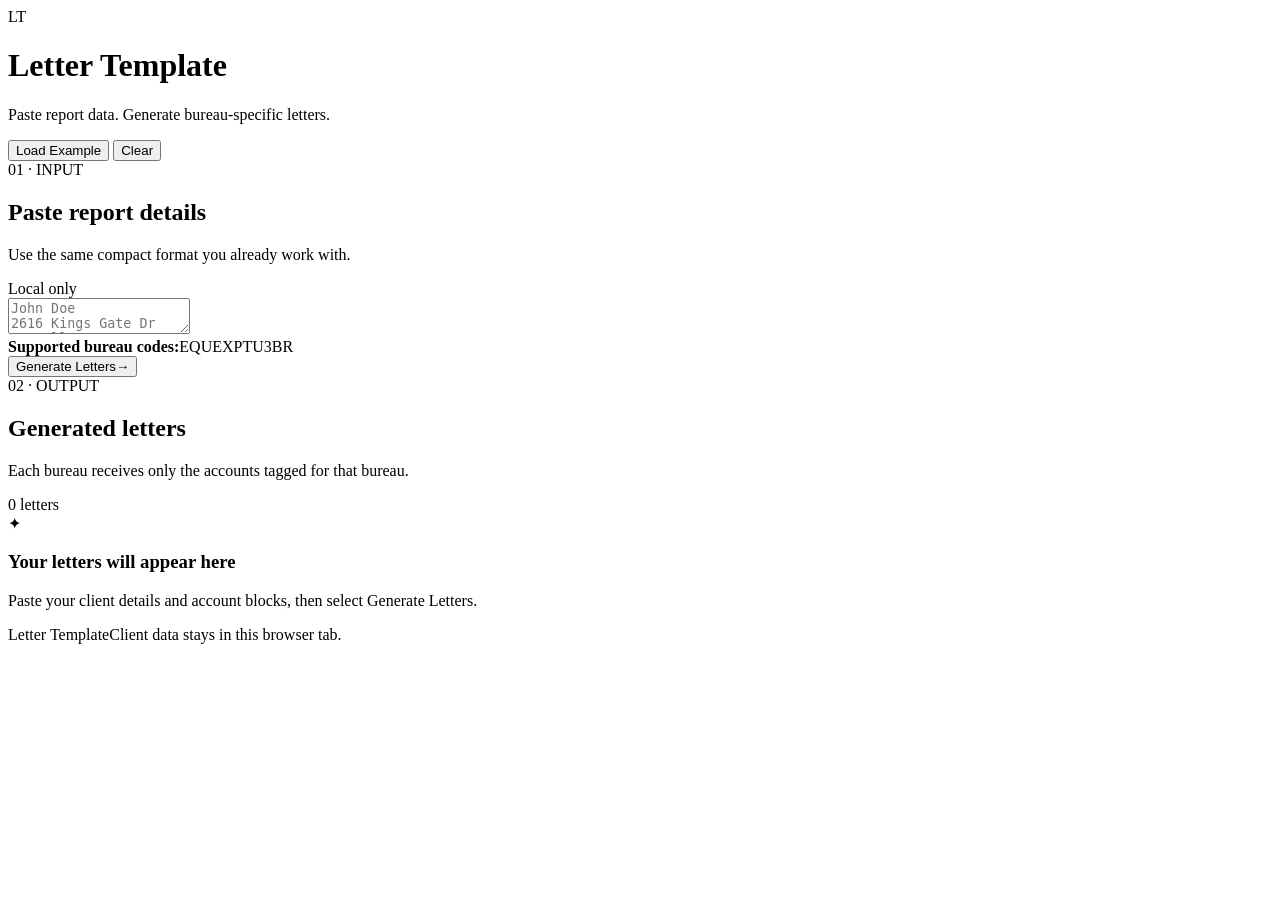
==== index.html @ 3456811e "Add new Letter Template frontend entry point" ====
<!doctype html>
<html lang="en">
<head>
  <meta charset="UTF-8" />
  <meta name="viewport" content="width=device-width, initial-scale=1.0" />
  <meta name="description" content="Local browser-based dispute letter template generator." />
  <title>Letter Template — Dispute Letter Generator</title>
  <link rel="stylesheet" href="styles.css" />
</head>
<body>
  <div class="app-shell">
    <header class="topbar">
      <div class="brand">
        <div class="brand-mark">LT</div>
        <div>
          <h1>Letter Template</h1>
          <p>Paste report data. Generate bureau-specific letters.</p>
        </div>
      </div>
      <div class="topbar-actions">
        <button class="ghost-btn" id="loadExampleBtn">Load Example</button>
        <button class="ghost-btn" id="clearBtn">Clear</button>
      </div>
    </header>
    <main class="workspace">
      <section class="input-panel panel">
        <div class="panel-heading">
          <div><span class="eyebrow">01 · INPUT</span><h2>Paste report details</h2><p>Use the same compact format you already work with.</p></div>
          <div class="privacy-pill"><span></span> Local only</div>
        </div>
        <textarea id="rawInput" spellcheck="false" placeholder="John Doe
2616 Kings Gate Dr
Carrollton TX 75006
DOB: 06/26/1968
SSN: 123-45-6789

SN BERNDINO
Xxxxxxxxxxx8439
$0
EQU - TU - CLOSED LP"></textarea>
        <div class="input-footer">
          <div class="format-help"><strong>Supported bureau codes:</strong><span class="tag equ">EQU</span><span class="tag exp">EXP</span><span class="tag tu">TU</span><span class="tag all">3BR</span></div>
          <button class="primary-btn" id="generateBtn"><span>Generate Letters</span><span class="arrow">→</span></button>
        </div>
        <div class="error-box hidden" id="errorBox"></div>
      </section>
      <section class="results-panel panel">
        <div class="panel-heading results-heading">
          <div><span class="eyebrow">02 · OUTPUT</span><h2>Generated letters</h2><p>Each bureau receives only the accounts tagged for that bureau.</p></div>
          <div class="result-count" id="resultCount">0 letters</div>
        </div>
        <div id="emptyState" class="empty-state"><div class="empty-icon">✦</div><h3>Your letters will appear here</h3><p>Paste your client details and account blocks, then select Generate Letters.</p></div>
        <div id="results" class="results hidden"></div>
      </section>
    </main>
    <footer class="footer"><span>Letter Template</span><span>Client data stays in this browser tab.</span></footer>
  </div>
  <div class="toast" id="toast"></div>
  <script src="app.js"></script>
</body>
</html>
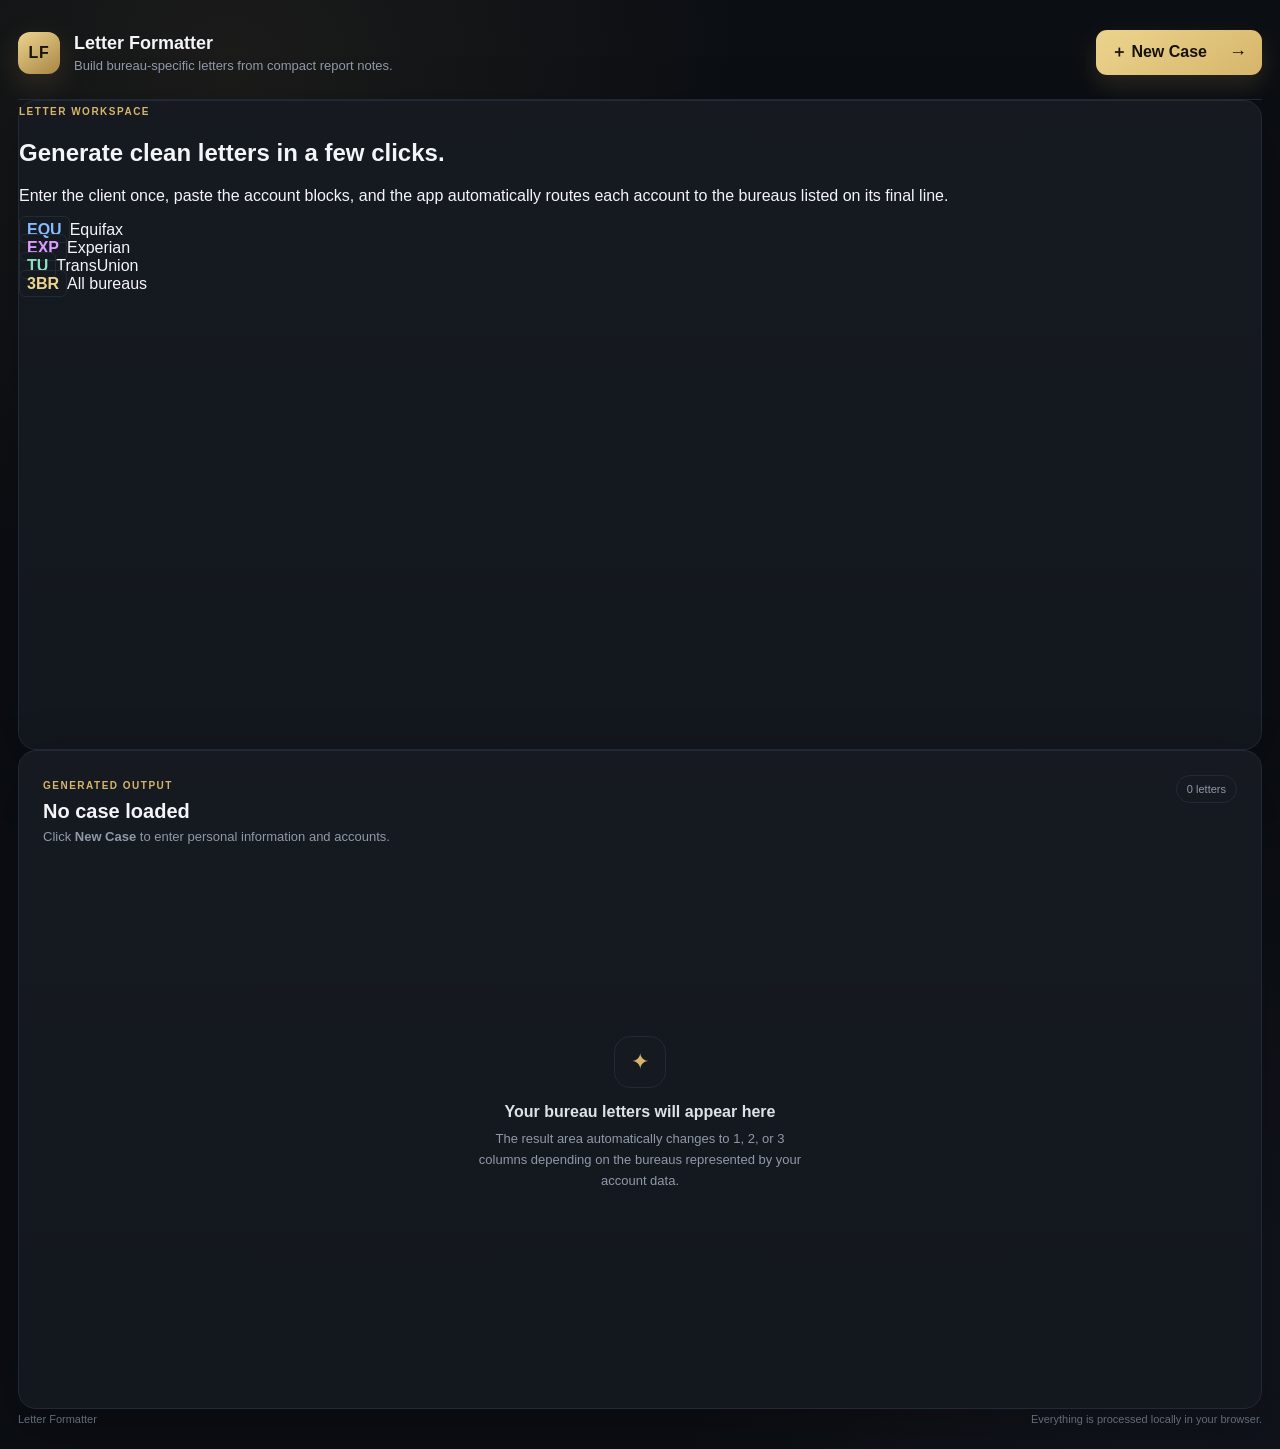
==== commit c2a171e3: "Redesign case-entry workflow and modal" ====
--- a/index.html
+++ b/index.html
@@ -3,59 +3,122 @@
 <head>
   <meta charset="UTF-8" />
   <meta name="viewport" content="width=device-width, initial-scale=1.0" />
-  <meta name="description" content="Local browser-based dispute letter template generator." />
-  <title>Letter Template — Dispute Letter Generator</title>
+  <meta name="description" content="Browser-only bureau-specific letter template generator." />
+  <title>Letter Formatter</title>
   <link rel="stylesheet" href="styles.css" />
 </head>
 <body>
   <div class="app-shell">
     <header class="topbar">
       <div class="brand">
-        <div class="brand-mark">LT</div>
+        <div class="brand-mark">LF</div>
         <div>
-          <h1>Letter Template</h1>
-          <p>Paste report data. Generate bureau-specific letters.</p>
+          <h1>Letter Formatter</h1>
+          <p>Build bureau-specific letters from compact report notes.</p>
         </div>
       </div>
-      <div class="topbar-actions">
-        <button class="ghost-btn" id="loadExampleBtn">Load Example</button>
-        <button class="ghost-btn" id="clearBtn">Clear</button>
-      </div>
+      <button class="primary-btn" id="newCaseBtn" type="button"><span>＋ New Case</span><span class="arrow">→</span></button>
     </header>
-    <main class="workspace">
-      <section class="input-panel panel">
+
+    <main>
+      <section class="hero panel">
+        <div>
+          <span class="eyebrow">LETTER WORKSPACE</span>
+          <h2>Generate clean letters in a few clicks.</h2>
+          <p>Enter the client once, paste the account blocks, and the app automatically routes each account to the bureaus listed on its final line.</p>
+        </div>
+        <div class="routing-legend">
+          <div><span class="tag equ">EQU</span><span>Equifax</span></div>
+          <div><span class="tag exp">EXP</span><span>Experian</span></div>
+          <div><span class="tag tu">TU</span><span>TransUnion</span></div>
+          <div><span class="tag all">3BR</span><span>All bureaus</span></div>
+        </div>
+      </section>
+
+      <section class="results-panel panel">
         <div class="panel-heading">
-          <div><span class="eyebrow">01 · INPUT</span><h2>Paste report details</h2><p>Use the same compact format you already work with.</p></div>
-          <div class="privacy-pill"><span></span> Local only</div>
-        </div>
-        <textarea id="rawInput" spellcheck="false" placeholder="John Doe
-2616 Kings Gate Dr
-Carrollton TX 75006
-DOB: 06/26/1968
-SSN: 123-45-6789
-
-SN BERNDINO
-Xxxxxxxxxxx8439
-$0
-EQU - TU - CLOSED LP"></textarea>
-        <div class="input-footer">
-          <div class="format-help"><strong>Supported bureau codes:</strong><span class="tag equ">EQU</span><span class="tag exp">EXP</span><span class="tag tu">TU</span><span class="tag all">3BR</span></div>
-          <button class="primary-btn" id="generateBtn"><span>Generate Letters</span><span class="arrow">→</span></button>
-        </div>
-        <div class="error-box hidden" id="errorBox"></div>
-      </section>
-      <section class="results-panel panel">
-        <div class="panel-heading results-heading">
-          <div><span class="eyebrow">02 · OUTPUT</span><h2>Generated letters</h2><p>Each bureau receives only the accounts tagged for that bureau.</p></div>
+          <div>
+            <span class="eyebrow">GENERATED OUTPUT</span>
+            <h2 id="resultsTitle">No case loaded</h2>
+            <p id="resultsSubtitle">Click <strong>New Case</strong> to enter personal information and accounts.</p>
+          </div>
           <div class="result-count" id="resultCount">0 letters</div>
         </div>
-        <div id="emptyState" class="empty-state"><div class="empty-icon">✦</div><h3>Your letters will appear here</h3><p>Paste your client details and account blocks, then select Generate Letters.</p></div>
+
+        <div id="emptyState" class="empty-state">
+          <div class="empty-icon">✦</div>
+          <h3>Your bureau letters will appear here</h3>
+          <p>The result area automatically changes to 1, 2, or 3 columns depending on the bureaus represented by your account data.</p>
+        </div>
         <div id="results" class="results hidden"></div>
       </section>
     </main>
-    <footer class="footer"><span>Letter Template</span><span>Client data stays in this browser tab.</span></footer>
+
+    <footer class="footer">
+      <span>Letter Formatter</span>
+      <span>Everything is processed locally in your browser.</span>
+    </footer>
   </div>
+
+  <div class="modal-backdrop hidden" id="caseModal" aria-hidden="true">
+    <div class="modal" role="dialog" aria-modal="true" aria-labelledby="modalTitle">
+      <div class="modal-head">
+        <div>
+          <span class="eyebrow">NEW CASE</span>
+          <h2 id="modalTitle">Create letters</h2>
+          <p>Complete the sections below, then generate bureau-specific drafts.</p>
+        </div>
+        <button class="icon-btn" id="closeModalBtn" type="button" aria-label="Close">×</button>
+      </div>
+
+      <form id="caseForm">
+        <section class="form-section">
+          <div class="section-heading"><div class="section-number">01</div><div><h3>Personal Info</h3><p>The client information printed at the top of each letter.</p></div></div>
+          <div class="field-grid">
+            <label class="field field-wide">Full Name<input id="personName" type="text" autocomplete="name" required placeholder="John Doe" /></label>
+            <label class="field">Date of Birth<input id="personDob" type="text" placeholder="06/26/1968" /></label>
+            <label class="field">SSN<input id="personSsn" type="text" inputmode="numeric" placeholder="123-45-6789" /></label>
+            <label class="field field-wide">Address<input id="personAddress" type="text" autocomplete="street-address" required placeholder="2616 Kings Gate Dr, Carrollton TX 75006" /></label>
+          </div>
+        </section>
+
+        <section class="form-section">
+          <div class="section-heading"><div class="section-number">02</div><div><h3>Letter Date</h3><p>Defaults to the current date in Washington, DC.</p></div></div>
+          <label class="field">Date
+            <input id="letterDate" type="date" required />
+            <span class="field-note" id="dcDateNote">Washington, DC</span>
+          </label>
+        </section>
+
+        <section class="form-section">
+          <div class="section-heading"><div class="section-number">03</div><div><h3>Accounts</h3><p>Paste one 4-line account block per item.</p></div></div>
+          <label class="field">Account Data
+            <textarea id="accountInput" spellcheck="false" required placeholder="TBOM CCI MC
+Xxxxxxxx6638
+$531
+EX - TU - OPEN LP
+
+THD/CBNA
+Xxxxxxxxxxxx7165
+$244
+3BR - OPEN LP"></textarea>
+          </label>
+          <div class="format-note">
+            <span>Format</span>
+            <code>Creditor</code><code>Account #</code><code>Balance</code><code>Bureaus / Status</code>
+          </div>
+        </section>
+
+        <div class="modal-error hidden" id="modalError"></div>
+        <div class="modal-actions">
+          <button class="ghost-btn" id="cancelBtn" type="button">Cancel</button>
+          <button class="primary-btn" type="submit"><span>Generate Letters</span><span class="arrow">→</span></button>
+        </div>
+      </form>
+    </div>
+  </div>
+
   <div class="toast" id="toast"></div>
   <script src="app.js"></script>
 </body>
-</html>+</html>
--- a/styles.css
+++ b/styles.css
@@ -0,0 +1 @@
+:root{--bg:#0b0e13;--panel:#11151c;--panel-2:#0e1218;--border:#232936;--text:#f3f5f8;--muted:#9099a8;--accent:#d6b56b;--accent-2:#ecd48e;--danger:#f08c8c;--success:#8dd8a0;--shadow:0 20px 60px rgba(0,0,0,.28)}*{box-sizing:border-box}html{background:var(--bg);color-scheme:dark}body{margin:0;min-height:100vh;font-family:Inter,ui-sans-serif,-apple-system,BlinkMacSystemFont,"Segoe UI",sans-serif;background:radial-gradient(circle at 18% 5%,rgba(214,181,107,.08),transparent 30%),radial-gradient(circle at 90% 90%,rgba(110,120,160,.08),transparent 28%),var(--bg);color:var(--text)}button,textarea{font:inherit}button{cursor:pointer}.hidden{display:none!important}.app-shell{width:min(1440px,calc(100% - 36px));margin:0 auto}.topbar{display:flex;justify-content:space-between;align-items:center;padding:30px 0 24px;border-bottom:1px solid var(--border)}.brand{display:flex;gap:14px;align-items:center}.brand-mark{width:42px;height:42px;border-radius:12px;display:grid;place-items:center;font-weight:800;letter-spacing:.04em;background:linear-gradient(145deg,var(--accent-2),#a98545);color:#17130b;box-shadow:0 10px 30px rgba(214,181,107,.16)}.brand h1{margin:0;font-size:18px}.brand p{margin:4px 0 0;color:var(--muted);font-size:13px}.topbar-actions{display:flex;gap:10px}.ghost-btn{background:transparent;color:#c7ced9;border:1px solid var(--border);padding:10px 14px;border-radius:10px;transition:.18s ease}.ghost-btn:hover{border-color:#3a4150;color:#fff;background:#151a22}.workspace{display:grid;grid-template-columns:minmax(0,.85fr) minmax(0,1.15fr);gap:18px;padding:20px 0 14px}.panel{background:linear-gradient(180deg,rgba(255,255,255,.018),rgba(255,255,255,.008)),var(--panel);border:1px solid var(--border);border-radius:18px;box-shadow:var(--shadow);min-height:650px}.input-panel{padding:24px;display:flex;flex-direction:column}.results-panel{padding:24px}.panel-heading{display:flex;justify-content:space-between;gap:20px;align-items:flex-start}.eyebrow{font-size:10px;letter-spacing:.15em;color:var(--accent);font-weight:800}.panel-heading h2{font-size:20px;margin:7px 0 6px}.panel-heading p{margin:0;color:var(--muted);font-size:13px}.privacy-pill{color:#aab4c3;border:1px solid var(--border);border-radius:999px;padding:7px 10px;font-size:11px;display:flex;gap:7px;align-items:center;white-space:nowrap}.privacy-pill span{width:7px;height:7px;border-radius:50%;background:var(--success)}#rawInput{width:100%;min-height:460px;resize:vertical;margin-top:20px;background:var(--panel-2);color:#e8ecf3;border:1px solid var(--border);border-radius:14px;padding:17px;line-height:1.55;font-size:13px;outline:none;font-family:"SFMono-Regular",Consolas,"Liberation Mono",monospace}#rawInput:focus{border-color:rgba(214,181,107,.65);box-shadow:0 0 0 3px rgba(214,181,107,.08)}.input-footer{margin-top:16px;display:flex;justify-content:space-between;align-items:center;gap:14px}.format-help{display:flex;gap:6px;align-items:center;flex-wrap:wrap;color:var(--muted);font-size:11px}.tag{padding:4px 7px;border-radius:6px;border:1px solid var(--border);font-weight:800}.tag.equ{color:#89b9ff}.tag.exp{color:#db9cff}.tag.tu{color:#8ce0c0}.tag.all{color:var(--accent-2)}.primary-btn{border:0;border-radius:11px;padding:12px 15px;background:linear-gradient(145deg,var(--accent-2),var(--accent));color:#16120a;font-weight:800;display:flex;gap:22px;align-items:center;box-shadow:0 10px 25px rgba(214,181,107,.16)}.primary-btn:hover{filter:brightness(1.05);transform:translateY(-1px)}.arrow{font-size:18px}.error-box{margin-top:12px;padding:10px 12px;border:1px solid rgba(240,140,140,.35);background:rgba(240,140,140,.07);color:#f0b0b0;border-radius:10px;font-size:12px}.results-heading{align-items:center}.result-count{border:1px solid var(--border);border-radius:999px;padding:7px 10px;font-size:11px;color:var(--muted)}.empty-state{min-height:540px;display:grid;place-content:center;justify-items:center;text-align:center;color:var(--muted)}.empty-icon{width:52px;height:52px;display:grid;place-items:center;border-radius:16px;border:1px solid var(--border);background:#151a21;color:var(--accent);font-size:22px;margin-bottom:15px}.empty-state h3{color:#dde2e9;margin:0 0 8px;font-size:16px}.empty-state p{margin:0;max-width:340px;line-height:1.6;font-size:13px}.results{margin-top:20px;display:grid;gap:14px}.letter-card{border:1px solid var(--border);border-radius:14px;overflow:hidden;background:#0e1217}.letter-card-head{display:flex;justify-content:space-between;gap:10px;padding:12px 14px;border-bottom:1px solid var(--border);background:#121720;align-items:center}.bureau{font-weight:800;font-size:12px}.bureau.equifax{color:#8bb9ff}.bureau.experian{color:#d79aff}.bureau.transunion{color:#8bdfbf}.card-actions{display:flex;gap:7px}.small-btn{background:transparent;border:1px solid var(--border);color:#bfc7d3;border-radius:8px;padding:6px 9px;font-size:11px}.small-btn:hover{border-color:#42495a;color:#fff}.letter-preview{padding:16px;max-height:390px;overflow:auto;white-space:pre-wrap;font-size:12px;line-height:1.65;font-family:Georgia,"Times New Roman",serif;color:#d9dde4}.meta-row{padding:10px 14px;border-top:1px solid var(--border);color:var(--muted);font-size:10px}.meta-row.compact{padding:4px 0 0;border-top:0}.meta-row strong{color:#c7ceda}.footer{display:flex;justify-content:space-between;color:#626b78;font-size:11px;padding:4px 0 24px}.toast{position:fixed;left:50%;bottom:26px;transform:translate(-50%,20px);opacity:0;pointer-events:none;background:#eef1f5;color:#101319;padding:10px 14px;border-radius:9px;font-size:12px;font-weight:700;transition:.2s ease;box-shadow:0 12px 30px rgba(0,0,0,.35)}.toast.show{opacity:1;transform:translate(-50%,0)}@media(max-width:980px){.workspace{grid-template-columns:1fr}.panel{min-height:unset}.topbar{align-items:flex-start}}@media(max-width:620px){.app-shell{width:min(100% - 22px,1440px)}.topbar{flex-direction:column;gap:14px}.topbar-actions{width:100%}.ghost-btn{flex:1}.input-footer,.footer{flex-direction:column;align-items:stretch}.primary-btn{justify-content:center}}
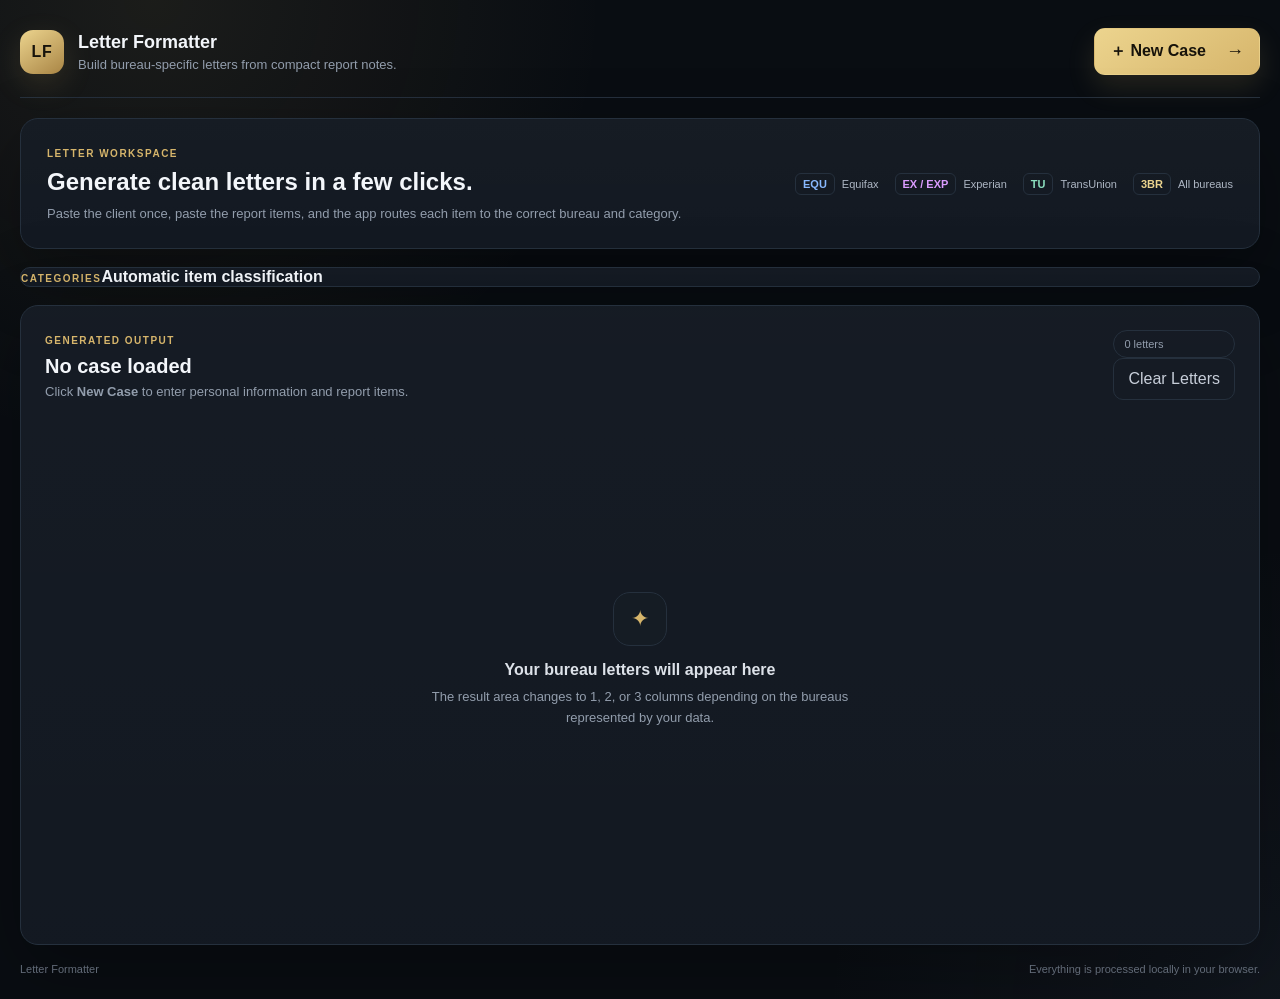
==== commit 66a32a04: "Add single-paste personal info and category UI" ====
--- a/index.html
+++ b/index.html
@@ -12,88 +12,62 @@
     <header class="topbar">
       <div class="brand">
         <div class="brand-mark">LF</div>
-        <div>
-          <h1>Letter Formatter</h1>
-          <p>Build bureau-specific letters from compact report notes.</p>
-        </div>
+        <div><h1>Letter Formatter</h1><p>Build bureau-specific letters from compact report notes.</p></div>
       </div>
       <button class="primary-btn" id="newCaseBtn" type="button"><span>＋ New Case</span><span class="arrow">→</span></button>
     </header>
 
     <main>
       <section class="hero panel">
-        <div>
-          <span class="eyebrow">LETTER WORKSPACE</span>
-          <h2>Generate clean letters in a few clicks.</h2>
-          <p>Enter the client once, paste the account blocks, and the app automatically routes each account to the bureaus listed on its final line.</p>
-        </div>
+        <div><span class="eyebrow">LETTER WORKSPACE</span><h2>Generate clean letters in a few clicks.</h2><p>Paste the client once, paste the report items, and the app routes each item to the correct bureau and category.</p></div>
         <div class="routing-legend">
           <div><span class="tag equ">EQU</span><span>Equifax</span></div>
-          <div><span class="tag exp">EXP</span><span>Experian</span></div>
+          <div><span class="tag exp">EX / EXP</span><span>Experian</span></div>
           <div><span class="tag tu">TU</span><span>TransUnion</span></div>
           <div><span class="tag all">3BR</span><span>All bureaus</span></div>
         </div>
       </section>
 
+      <section class="category-strip panel">
+        <div class="category-title"><span class="eyebrow">CATEGORIES</span><strong>Automatic item classification</strong></div>
+        <div class="category-list" id="categoryLegend"></div>
+      </section>
+
       <section class="results-panel panel">
         <div class="panel-heading">
-          <div>
-            <span class="eyebrow">GENERATED OUTPUT</span>
-            <h2 id="resultsTitle">No case loaded</h2>
-            <p id="resultsSubtitle">Click <strong>New Case</strong> to enter personal information and accounts.</p>
-          </div>
-          <div class="result-count" id="resultCount">0 letters</div>
+          <div><span class="eyebrow">GENERATED OUTPUT</span><h2 id="resultsTitle">No case loaded</h2><p id="resultsSubtitle">Click <strong>New Case</strong> to enter personal information and report items.</p></div>
+          <div class="results-actions"><div class="result-count" id="resultCount">0 letters</div><button class="ghost-btn danger-btn" id="clearLettersBtn" type="button">Clear Letters</button></div>
         </div>
-
-        <div id="emptyState" class="empty-state">
-          <div class="empty-icon">✦</div>
-          <h3>Your bureau letters will appear here</h3>
-          <p>The result area automatically changes to 1, 2, or 3 columns depending on the bureaus represented by your account data.</p>
-        </div>
+        <div id="emptyState" class="empty-state"><div class="empty-icon">✦</div><h3>Your bureau letters will appear here</h3><p>The result area changes to 1, 2, or 3 columns depending on the bureaus represented by your data.</p></div>
         <div id="results" class="results hidden"></div>
       </section>
     </main>
 
-    <footer class="footer">
-      <span>Letter Formatter</span>
-      <span>Everything is processed locally in your browser.</span>
-    </footer>
+    <footer class="footer"><span>Letter Formatter</span><span>Everything is processed locally in your browser.</span></footer>
   </div>
 
   <div class="modal-backdrop hidden" id="caseModal" aria-hidden="true">
     <div class="modal" role="dialog" aria-modal="true" aria-labelledby="modalTitle">
-      <div class="modal-head">
-        <div>
-          <span class="eyebrow">NEW CASE</span>
-          <h2 id="modalTitle">Create letters</h2>
-          <p>Complete the sections below, then generate bureau-specific drafts.</p>
-        </div>
-        <button class="icon-btn" id="closeModalBtn" type="button" aria-label="Close">×</button>
-      </div>
-
+      <div class="modal-head"><div><span class="eyebrow">NEW CASE</span><h2 id="modalTitle">Create letters</h2><p>Paste the information once. The parser handles the rest.</p></div><button class="icon-btn" id="closeModalBtn" type="button" aria-label="Close">×</button></div>
       <form id="caseForm">
         <section class="form-section">
-          <div class="section-heading"><div class="section-number">01</div><div><h3>Personal Info</h3><p>The client information printed at the top of each letter.</p></div></div>
-          <div class="field-grid">
-            <label class="field field-wide">Full Name<input id="personName" type="text" autocomplete="name" required placeholder="John Doe" /></label>
-            <label class="field">Date of Birth<input id="personDob" type="text" placeholder="06/26/1968" /></label>
-            <label class="field">SSN<input id="personSsn" type="text" inputmode="numeric" placeholder="123-45-6789" /></label>
-            <label class="field field-wide">Address<input id="personAddress" type="text" autocomplete="street-address" required placeholder="2616 Kings Gate Dr, Carrollton TX 75006" /></label>
-          </div>
+          <div class="section-heading"><div class="section-number">01</div><div><h3>Personal Info</h3><p>Paste the complete client information in one block.</p></div></div>
+          <label class="field">Personal Information<textarea id="personalInput" class="personal-input" spellcheck="false" required placeholder="John Doe
+2616 Kings Gate Dr
+Carrollton TX 75006
+DOB: 06/26/1968
+SSN: 123-45-6789"></textarea></label>
+          <div class="format-note"><span>Parser recognizes</span><code>Name</code><code>Address</code><code>DOB:</code><code>SSN:</code></div>
         </section>
 
         <section class="form-section">
           <div class="section-heading"><div class="section-number">02</div><div><h3>Letter Date</h3><p>Defaults to the current date in Washington, DC.</p></div></div>
-          <label class="field">Date
-            <input id="letterDate" type="date" required />
-            <span class="field-note" id="dcDateNote">Washington, DC</span>
-          </label>
+          <label class="field">Date<input id="letterDate" type="date" required /><span class="field-note" id="dcDateNote">Washington, DC</span></label>
         </section>
 
         <section class="form-section">
-          <div class="section-heading"><div class="section-number">03</div><div><h3>Accounts</h3><p>Paste one 4-line account block per item.</p></div></div>
-          <label class="field">Account Data
-            <textarea id="accountInput" spellcheck="false" required placeholder="TBOM CCI MC
+          <div class="section-heading"><div class="section-number">03</div><div><h3>Negative Items</h3><p>Paste one 4-line item block per account, inquiry, or other report item.</p></div></div>
+          <label class="field">Report Data<textarea id="accountInput" spellcheck="false" required placeholder="TBOM CCI MC
 Xxxxxxxx6638
 $531
 EX - TU - OPEN LP
@@ -101,24 +75,29 @@
 THD/CBNA
 Xxxxxxxxxxxx7165
 $244
-3BR - OPEN LP"></textarea>
-          </label>
-          <div class="format-note">
-            <span>Format</span>
-            <code>Creditor</code><code>Account #</code><code>Balance</code><code>Bureaus / Status</code>
-          </div>
+3BR - LATE PAYMENT
+
+CAPITAL ONE
+Xxxxxxxx3748
+$0
+3BR - INCLUDED IN BANKRUPTCY - CHAPTER 7 - DISCHARGED"></textarea></label>
+          <div class="format-note"><span>Format</span><code>Creditor</code><code>Account #</code><code>Balance</code><code>Bureaus / Category / Details</code></div>
         </section>
 
         <div class="modal-error hidden" id="modalError"></div>
-        <div class="modal-actions">
-          <button class="ghost-btn" id="cancelBtn" type="button">Cancel</button>
-          <button class="primary-btn" type="submit"><span>Generate Letters</span><span class="arrow">→</span></button>
-        </div>
+        <div class="modal-actions"><button class="ghost-btn" id="cancelBtn" type="button">Cancel</button><button class="primary-btn" type="submit"><span>Generate Letters</span><span class="arrow">→</span></button></div>
       </form>
     </div>
   </div>
 
   <div class="toast" id="toast"></div>
+  <script src="templates/base.js"></script>
+  <script src="templates/categories.js"></script>
+  <script src="templates/open-closed-late.js"></script>
+  <script src="templates/charge-off-collection-repossession.js"></script>
+  <script src="templates/bankruptcy.js"></script>
+  <script src="templates/hard-inquiry.js"></script>
+  <script src="templates/personal-information.js"></script>
   <script src="app.js"></script>
 </body>
 </html>
--- a/styles.css
+++ b/styles.css
@@ -1 +1 @@
-:root{--bg:#0b0e13;--panel:#11151c;--panel-2:#0e1218;--border:#232936;--text:#f3f5f8;--muted:#9099a8;--accent:#d6b56b;--accent-2:#ecd48e;--danger:#f08c8c;--success:#8dd8a0;--shadow:0 20px 60px rgba(0,0,0,.28)}*{box-sizing:border-box}html{background:var(--bg);color-scheme:dark}body{margin:0;min-height:100vh;font-family:Inter,ui-sans-serif,-apple-system,BlinkMacSystemFont,"Segoe UI",sans-serif;background:radial-gradient(circle at 18% 5%,rgba(214,181,107,.08),transparent 30%),radial-gradient(circle at 90% 90%,rgba(110,120,160,.08),transparent 28%),var(--bg);color:var(--text)}button,textarea{font:inherit}button{cursor:pointer}.hidden{display:none!important}.app-shell{width:min(1440px,calc(100% - 36px));margin:0 auto}.topbar{display:flex;justify-content:space-between;align-items:center;padding:30px 0 24px;border-bottom:1px solid var(--border)}.brand{display:flex;gap:14px;align-items:center}.brand-mark{width:42px;height:42px;border-radius:12px;display:grid;place-items:center;font-weight:800;letter-spacing:.04em;background:linear-gradient(145deg,var(--accent-2),#a98545);color:#17130b;box-shadow:0 10px 30px rgba(214,181,107,.16)}.brand h1{margin:0;font-size:18px}.brand p{margin:4px 0 0;color:var(--muted);font-size:13px}.topbar-actions{display:flex;gap:10px}.ghost-btn{background:transparent;color:#c7ced9;border:1px solid var(--border);padding:10px 14px;border-radius:10px;transition:.18s ease}.ghost-btn:hover{border-color:#3a4150;color:#fff;background:#151a22}.workspace{display:grid;grid-template-columns:minmax(0,.85fr) minmax(0,1.15fr);gap:18px;padding:20px 0 14px}.panel{background:linear-gradient(180deg,rgba(255,255,255,.018),rgba(255,255,255,.008)),var(--panel);border:1px solid var(--border);border-radius:18px;box-shadow:var(--shadow);min-height:650px}.input-panel{padding:24px;display:flex;flex-direction:column}.results-panel{padding:24px}.panel-heading{display:flex;justify-content:space-between;gap:20px;align-items:flex-start}.eyebrow{font-size:10px;letter-spacing:.15em;color:var(--accent);font-weight:800}.panel-heading h2{font-size:20px;margin:7px 0 6px}.panel-heading p{margin:0;color:var(--muted);font-size:13px}.privacy-pill{color:#aab4c3;border:1px solid var(--border);border-radius:999px;padding:7px 10px;font-size:11px;display:flex;gap:7px;align-items:center;white-space:nowrap}.privacy-pill span{width:7px;height:7px;border-radius:50%;background:var(--success)}#rawInput{width:100%;min-height:460px;resize:vertical;margin-top:20px;background:var(--panel-2);color:#e8ecf3;border:1px solid var(--border);border-radius:14px;padding:17px;line-height:1.55;font-size:13px;outline:none;font-family:"SFMono-Regular",Consolas,"Liberation Mono",monospace}#rawInput:focus{border-color:rgba(214,181,107,.65);box-shadow:0 0 0 3px rgba(214,181,107,.08)}.input-footer{margin-top:16px;display:flex;justify-content:space-between;align-items:center;gap:14px}.format-help{display:flex;gap:6px;align-items:center;flex-wrap:wrap;color:var(--muted);font-size:11px}.tag{padding:4px 7px;border-radius:6px;border:1px solid var(--border);font-weight:800}.tag.equ{color:#89b9ff}.tag.exp{color:#db9cff}.tag.tu{color:#8ce0c0}.tag.all{color:var(--accent-2)}.primary-btn{border:0;border-radius:11px;padding:12px 15px;background:linear-gradient(145deg,var(--accent-2),var(--accent));color:#16120a;font-weight:800;display:flex;gap:22px;align-items:center;box-shadow:0 10px 25px rgba(214,181,107,.16)}.primary-btn:hover{filter:brightness(1.05);transform:translateY(-1px)}.arrow{font-size:18px}.error-box{margin-top:12px;padding:10px 12px;border:1px solid rgba(240,140,140,.35);background:rgba(240,140,140,.07);color:#f0b0b0;border-radius:10px;font-size:12px}.results-heading{align-items:center}.result-count{border:1px solid var(--border);border-radius:999px;padding:7px 10px;font-size:11px;color:var(--muted)}.empty-state{min-height:540px;display:grid;place-content:center;justify-items:center;text-align:center;color:var(--muted)}.empty-icon{width:52px;height:52px;display:grid;place-items:center;border-radius:16px;border:1px solid var(--border);background:#151a21;color:var(--accent);font-size:22px;margin-bottom:15px}.empty-state h3{color:#dde2e9;margin:0 0 8px;font-size:16px}.empty-state p{margin:0;max-width:340px;line-height:1.6;font-size:13px}.results{margin-top:20px;display:grid;gap:14px}.letter-card{border:1px solid var(--border);border-radius:14px;overflow:hidden;background:#0e1217}.letter-card-head{display:flex;justify-content:space-between;gap:10px;padding:12px 14px;border-bottom:1px solid var(--border);background:#121720;align-items:center}.bureau{font-weight:800;font-size:12px}.bureau.equifax{color:#8bb9ff}.bureau.experian{color:#d79aff}.bureau.transunion{color:#8bdfbf}.card-actions{display:flex;gap:7px}.small-btn{background:transparent;border:1px solid var(--border);color:#bfc7d3;border-radius:8px;padding:6px 9px;font-size:11px}.small-btn:hover{border-color:#42495a;color:#fff}.letter-preview{padding:16px;max-height:390px;overflow:auto;white-space:pre-wrap;font-size:12px;line-height:1.65;font-family:Georgia,"Times New Roman",serif;color:#d9dde4}.meta-row{padding:10px 14px;border-top:1px solid var(--border);color:var(--muted);font-size:10px}.meta-row.compact{padding:4px 0 0;border-top:0}.meta-row strong{color:#c7ceda}.footer{display:flex;justify-content:space-between;color:#626b78;font-size:11px;padding:4px 0 24px}.toast{position:fixed;left:50%;bottom:26px;transform:translate(-50%,20px);opacity:0;pointer-events:none;background:#eef1f5;color:#101319;padding:10px 14px;border-radius:9px;font-size:12px;font-weight:700;transition:.2s ease;box-shadow:0 12px 30px rgba(0,0,0,.35)}.toast.show{opacity:1;transform:translate(-50%,0)}@media(max-width:980px){.workspace{grid-template-columns:1fr}.panel{min-height:unset}.topbar{align-items:flex-start}}@media(max-width:620px){.app-shell{width:min(100% - 22px,1440px)}.topbar{flex-direction:column;gap:14px}.topbar-actions{width:100%}.ghost-btn{flex:1}.input-footer,.footer{flex-direction:column;align-items:stretch}.primary-btn{justify-content:center}}
+:root{--bg:#090d12;--panel:#111720;--panel-2:#0d131b;--border:#25303d;--text:#f3f6fa;--muted:#929dac;--accent:#d6b56b;--accent-2:#ecd48e;--danger:#ef9696;--success:#8dd8a0;--shadow:0 24px 70px rgba(0,0,0,.28)}*{box-sizing:border-box}html{background:var(--bg);color-scheme:dark}body{margin:0;min-height:100vh;font-family:Inter,ui-sans-serif,-apple-system,BlinkMacSystemFont,"Segoe UI",sans-serif;background:radial-gradient(circle at 12% 0%,rgba(214,181,107,.09),transparent 30%),radial-gradient(circle at 100% 100%,rgba(93,108,138,.09),transparent 28%),var(--bg);color:var(--text)}button,input,textarea{font:inherit}button{cursor:pointer}.hidden{display:none!important}.app-shell{width:min(1500px,calc(100% - 40px));margin:0 auto}.topbar{display:flex;justify-content:space-between;align-items:center;padding:28px 0 22px;border-bottom:1px solid var(--border)}.brand{display:flex;gap:14px;align-items:center}.brand-mark{width:44px;height:44px;border-radius:13px;display:grid;place-items:center;font-weight:850;letter-spacing:.04em;background:linear-gradient(145deg,var(--accent-2),#a98545);color:#17130b;box-shadow:0 10px 30px rgba(214,181,107,.15)}.brand h1{margin:0;font-size:18px}.brand p{margin:4px 0 0;color:var(--muted);font-size:13px}.primary-btn,.ghost-btn,.icon-btn,.small-btn{border:1px solid transparent;transition:.18s ease}.primary-btn{border-radius:11px;padding:12px 15px;background:linear-gradient(145deg,var(--accent-2),var(--accent));color:#16120a;font-weight:850;display:flex;gap:20px;align-items:center;box-shadow:0 12px 28px rgba(214,181,107,.14)}.primary-btn:hover{filter:brightness(1.05);transform:translateY(-1px)}.ghost-btn{background:transparent;color:#c7ced9;border-color:var(--border);padding:11px 14px;border-radius:10px}.ghost-btn:hover{border-color:#3a4655;color:#fff;background:#151c25}.arrow{font-size:18px}.panel{background:linear-gradient(180deg,rgba(255,255,255,.018),rgba(255,255,255,.008)),var(--panel);border:1px solid var(--border);border-radius:18px;box-shadow:var(--shadow)}main{padding:20px 0 14px;display:grid;gap:18px}.hero{padding:24px 26px;display:flex;justify-content:space-between;align-items:center;gap:30px}.hero h2{margin:7px 0 7px;font-size:24px}.hero p{margin:0;color:var(--muted);font-size:13px;line-height:1.65;max-width:680px}.eyebrow{font-size:10px;letter-spacing:.15em;color:var(--accent);font-weight:850}.routing-legend{display:grid;grid-template-columns:repeat(4,auto);gap:12px 16px;flex-shrink:0}.routing-legend>div{display:flex;gap:7px;align-items:center;color:#aeb7c4;font-size:11px}.tag{padding:4px 7px;border-radius:6px;border:1px solid var(--border);font-weight:850}.tag.equ{color:#89b9ff}.tag.exp{color:#db9cff}.tag.tu{color:#8ce0c0}.tag.all{color:var(--accent-2)}.results-panel{padding:24px;min-height:640px}.panel-heading{display:flex;justify-content:space-between;gap:20px;align-items:flex-start}.panel-heading h2{font-size:20px;margin:7px 0 6px}.panel-heading p{margin:0;color:var(--muted);font-size:13px}.result-count{border:1px solid var(--border);border-radius:999px;padding:7px 10px;font-size:11px;color:var(--muted)}.empty-state{min-height:520px;display:grid;place-content:center;justify-items:center;text-align:center;color:var(--muted)}.empty-icon{width:54px;height:54px;display:grid;place-items:center;border-radius:17px;border:1px solid var(--border);background:#151c24;color:var(--accent);font-size:22px;margin-bottom:15px}.empty-state h3{color:#dde2e9;margin:0 0 8px;font-size:16px}.empty-state p{margin:0;max-width:430px;line-height:1.6;font-size:13px}.results{margin-top:20px;display:grid;grid-template-columns:repeat(var(--columns,1),minmax(0,1fr));gap:14px;align-items:start}.letter-card{border:1px solid var(--border);border-radius:14px;overflow:hidden;background:#0e1319;min-width:0}.letter-card-head{display:flex;justify-content:space-between;gap:10px;padding:13px 14px;border-bottom:1px solid var(--border);background:#121922;align-items:center}.bureau{font-weight:850;font-size:13px}.bureau.equifax{color:#8bb9ff}.bureau.experian{color:#d79aff}.bureau.transunion{color:#8bdfbf}.meta-row{padding:10px 14px;border-top:1px solid var(--border);color:var(--muted);font-size:10px;line-height:1.55}.meta-row.compact{padding:5px 0 0;border-top:0}.meta-row strong{color:#c7ceda}.card-actions{display:flex;gap:7px}.small-btn{background:transparent;border-color:var(--border);color:#bfc7d3;border-radius:8px;padding:6px 9px;font-size:11px}.small-btn:hover{border-color:#424e5f;color:#fff}.letter-preview{padding:16px;max-height:620px;overflow:auto;white-space:pre-wrap;font-size:12px;line-height:1.7;font-family:Georgia,"Times New Roman",serif;color:#d9dde4}.footer{display:flex;justify-content:space-between;color:#626b78;font-size:11px;padding:4px 0 24px}.toast{position:fixed;left:50%;bottom:26px;transform:translate(-50%,20px);opacity:0;pointer-events:none;background:#eef1f5;color:#101319;padding:10px 14px;border-radius:9px;font-size:12px;font-weight:750;transition:.2s ease;box-shadow:0 12px 30px rgba(0,0,0,.35)}.toast.show{opacity:1;transform:translate(-50%,0)}.modal-backdrop{position:fixed;inset:0;display:grid;place-items:center;padding:25px;background:rgba(4,7,11,.78);backdrop-filter:blur(7px);z-index:20}.modal{width:min(820px,100%);max-height:92vh;overflow:auto;background:#10161e;border:1px solid #2b3745;border-radius:20px;box-shadow:0 40px 100px rgba(0,0,0,.55)}.modal-head{display:flex;justify-content:space-between;gap:15px;padding:23px 24px 18px;border-bottom:1px solid var(--border);position:sticky;top:0;background:#10161e;z-index:2}.modal-head h2{margin:7px 0 6px;font-size:22px}.modal-head p{margin:0;color:var(--muted);font-size:12px}.icon-btn{width:36px;height:36px;border-radius:10px;background:#151d27;border-color:var(--border);color:#c7ced8;font-size:24px;line-height:1}.icon-btn:hover{color:#fff;border-color:#435063}.form-section{padding:22px 24px;border-bottom:1px solid var(--border)}.section-heading{display:flex;gap:12px;margin-bottom:17px}.section-number{width:30px;height:30px;border-radius:9px;display:grid;place-items:center;background:#171f29;color:var(--accent);border:1px solid var(--border);font-size:10px;font-weight:850;flex-shrink:0}.section-heading h3{margin:1px 0 4px;font-size:14px}.section-heading p{margin:0;color:var(--muted);font-size:11px}.field-grid{display:grid;grid-template-columns:repeat(2,minmax(0,1fr));gap:14px}.field{display:grid;gap:7px;color:#b6bfca;font-size:11px;font-weight:750}.field-wide{grid-column:1/-1}.field input,.field textarea{width:100%;border:1px solid var(--border);background:var(--panel-2);border-radius:11px;color:#edf1f5;padding:11px 12px;outline:none}.field input:focus,.field textarea:focus{border-color:rgba(214,181,107,.65);box-shadow:0 0 0 3px rgba(214,181,107,.08)}.field textarea{min-height:220px;resize:vertical;line-height:1.55;font-size:12px;font-family:"SFMono-Regular",Consolas,"Liberation Mono",monospace}.field input{font-size:13px}.field-note{color:#667180;font-weight:500;font-size:10px;margin-top:-2px}.format-note{margin-top:10px;display:flex;align-items:center;gap:6px;flex-wrap:wrap;color:#707b89;font-size:10px}.format-note code{padding:4px 6px;border:1px solid var(--border);border-radius:6px;color:#aeb7c3;background:#111821}.modal-error{margin:16px 24px 0;padding:11px 12px;border:1px solid rgba(239,150,150,.35);background:rgba(239,150,150,.07);color:#f0b0b0;border-radius:10px;font-size:12px}.modal-actions{display:flex;justify-content:flex-end;gap:10px;padding:18px 24px}.modal-actions .primary-btn{min-width:165px;justify-content:center}@media(max-width:1000px){.hero{align-items:flex-start;flex-direction:column}.routing-legend{width:100%;grid-template-columns:repeat(4,minmax(0,1fr))}.results{grid-template-columns:1fr!important}}@media(max-width:650px){.app-shell{width:min(100% - 22px,1500px)}.topbar{align-items:flex-start;gap:15px}.topbar .primary-btn{width:100%;justify-content:center}.routing-legend{grid-template-columns:repeat(2,1fr)}.field-grid{grid-template-columns:1fr}.field-wide{grid-column:auto}.modal{max-height:96vh}.modal-head,.form-section,.modal-actions{padding-left:17px;padding-right:17px}.modal-actions{flex-direction:column-reverse}.modal-actions button{width:100%;justify-content:center}.results-panel{padding:18px}.results{margin-top:16px}.letter-preview{max-height:500px}.footer{flex-direction:column;gap:5px}}
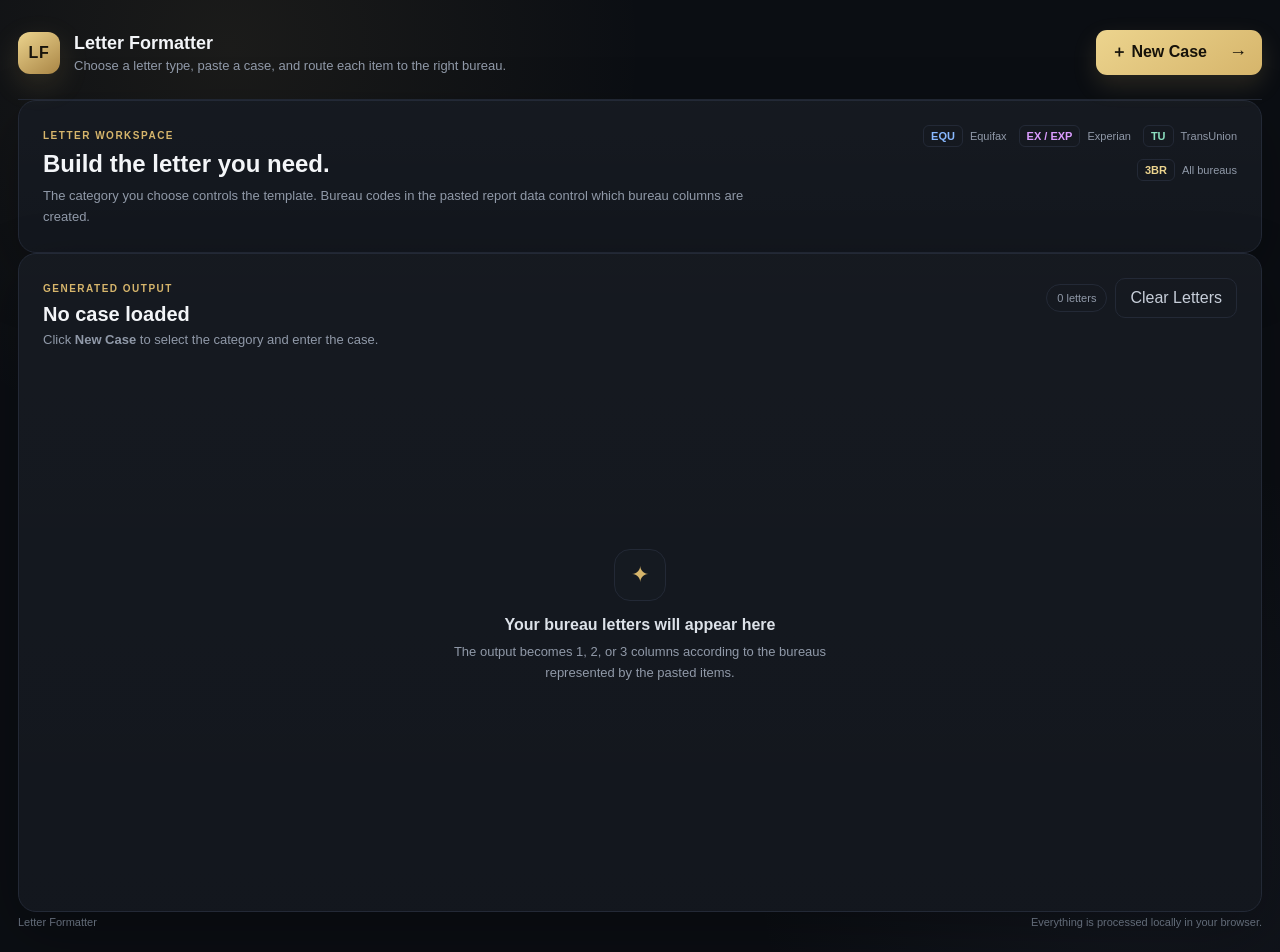
==== commit ee93c9a8: "Make letter category an explicit case input" ====
--- a/index.html
+++ b/index.html
@@ -10,64 +10,41 @@
 <body>
   <div class="app-shell">
     <header class="topbar">
-      <div class="brand">
-        <div class="brand-mark">LF</div>
-        <div><h1>Letter Formatter</h1><p>Build bureau-specific letters from compact report notes.</p></div>
-      </div>
+      <div class="brand"><div class="brand-mark">LF</div><div><h1>Letter Formatter</h1><p>Choose a letter type, paste a case, and route each item to the right bureau.</p></div></div>
       <button class="primary-btn" id="newCaseBtn" type="button"><span>＋ New Case</span><span class="arrow">→</span></button>
     </header>
-
     <main>
       <section class="hero panel">
-        <div><span class="eyebrow">LETTER WORKSPACE</span><h2>Generate clean letters in a few clicks.</h2><p>Paste the client once, paste the report items, and the app routes each item to the correct bureau and category.</p></div>
-        <div class="routing-legend">
-          <div><span class="tag equ">EQU</span><span>Equifax</span></div>
-          <div><span class="tag exp">EX / EXP</span><span>Experian</span></div>
-          <div><span class="tag tu">TU</span><span>TransUnion</span></div>
-          <div><span class="tag all">3BR</span><span>All bureaus</span></div>
-        </div>
+        <div><span class="eyebrow">LETTER WORKSPACE</span><h2>Build the letter you need.</h2><p>The category you choose controls the template. Bureau codes in the pasted report data control which bureau columns are created.</p></div>
+        <div class="routing-legend"><div><span class="tag equ">EQU</span><span>Equifax</span></div><div><span class="tag exp">EX / EXP</span><span>Experian</span></div><div><span class="tag tu">TU</span><span>TransUnion</span></div><div><span class="tag all">3BR</span><span>All bureaus</span></div></div>
       </section>
-
-      <section class="category-strip panel">
-        <div class="category-title"><span class="eyebrow">CATEGORIES</span><strong>Automatic item classification</strong></div>
-        <div class="category-list" id="categoryLegend"></div>
-      </section>
-
       <section class="results-panel panel">
-        <div class="panel-heading">
-          <div><span class="eyebrow">GENERATED OUTPUT</span><h2 id="resultsTitle">No case loaded</h2><p id="resultsSubtitle">Click <strong>New Case</strong> to enter personal information and report items.</p></div>
-          <div class="results-actions"><div class="result-count" id="resultCount">0 letters</div><button class="ghost-btn danger-btn" id="clearLettersBtn" type="button">Clear Letters</button></div>
-        </div>
-        <div id="emptyState" class="empty-state"><div class="empty-icon">✦</div><h3>Your bureau letters will appear here</h3><p>The result area changes to 1, 2, or 3 columns depending on the bureaus represented by your data.</p></div>
+        <div class="panel-heading"><div><span class="eyebrow">GENERATED OUTPUT</span><h2 id="resultsTitle">No case loaded</h2><p id="resultsSubtitle">Click <strong>New Case</strong> to select the category and enter the case.</p></div><div class="results-actions"><div class="result-count" id="resultCount">0 letters</div><button class="ghost-btn danger-btn" id="clearLettersBtn" type="button">Clear Letters</button></div></div>
+        <div id="emptyState" class="empty-state"><div class="empty-icon">✦</div><h3>Your bureau letters will appear here</h3><p>The output becomes 1, 2, or 3 columns according to the bureaus represented by the pasted items.</p></div>
         <div id="results" class="results hidden"></div>
       </section>
     </main>
-
     <footer class="footer"><span>Letter Formatter</span><span>Everything is processed locally in your browser.</span></footer>
   </div>
-
   <div class="modal-backdrop hidden" id="caseModal" aria-hidden="true">
     <div class="modal" role="dialog" aria-modal="true" aria-labelledby="modalTitle">
-      <div class="modal-head"><div><span class="eyebrow">NEW CASE</span><h2 id="modalTitle">Create letters</h2><p>Paste the information once. The parser handles the rest.</p></div><button class="icon-btn" id="closeModalBtn" type="button" aria-label="Close">×</button></div>
+      <div class="modal-head"><div><span class="eyebrow">NEW CASE</span><h2 id="modalTitle">Create letters</h2><p>Choose the template category, then paste the case data.</p></div><button class="icon-btn" id="closeModalBtn" type="button" aria-label="Close">×</button></div>
       <form id="caseForm">
-        <section class="form-section">
-          <div class="section-heading"><div class="section-number">01</div><div><h3>Personal Info</h3><p>Paste the complete client information in one block.</p></div></div>
+        <section class="form-section"><div class="section-heading"><div class="section-number">01</div><div><h3>Letter Category</h3><p>Select exactly which letter template to use.</p></div></div>
+          <label class="field">Category<select id="letterCategory" required><option value="">Select a letter category…</option><option value="LATE_PAYMENT">Late Payment (for Deletion)</option><option value="DISMISSED_BANKRUPTCY">Dismissed Bankruptcy</option><option value="DISCHARGED_BANKRUPTCY">Discharged Bankruptcy</option><option value="CHAPTER_7_BANKRUPTCY">Chapter 7 Bankruptcy</option><option value="CHAPTER_13_BANKRUPTCY">Chapter 13 Bankruptcy</option><option value="HARD_INQUIRY">Hard Inquiries</option><option value="PERSONAL_INFORMATION">Personal Information</option></select><span class="field-note" id="categoryNote">The selected category controls the letter wording.</span></label>
+        </section>
+        <section class="form-section"><div class="section-heading"><div class="section-number">02</div><div><h3>Personal Info</h3><p>Paste the complete client information once.</p></div></div>
           <label class="field">Personal Information<textarea id="personalInput" class="personal-input" spellcheck="false" required placeholder="John Doe
 2616 Kings Gate Dr
 Carrollton TX 75006
 DOB: 06/26/1968
 SSN: 123-45-6789"></textarea></label>
-          <div class="format-note"><span>Parser recognizes</span><code>Name</code><code>Address</code><code>DOB:</code><code>SSN:</code></div>
         </section>
-
-        <section class="form-section">
-          <div class="section-heading"><div class="section-number">02</div><div><h3>Letter Date</h3><p>Defaults to the current date in Washington, DC.</p></div></div>
+        <section class="form-section"><div class="section-heading"><div class="section-number">03</div><div><h3>Letter Date</h3><p>Defaults to the current date in Washington, DC.</p></div></div>
           <label class="field">Date<input id="letterDate" type="date" required /><span class="field-note" id="dcDateNote">Washington, DC</span></label>
         </section>
-
-        <section class="form-section">
-          <div class="section-heading"><div class="section-number">03</div><div><h3>Negative Items</h3><p>Paste one 4-line item block per account, inquiry, or other report item.</p></div></div>
-          <label class="field">Report Data<textarea id="accountInput" spellcheck="false" required placeholder="TBOM CCI MC
+        <section class="form-section"><div class="section-heading"><div class="section-number">04</div><div><h3>Report Data</h3><p>Paste one 4-line item block per account or report item.</p></div></div>
+          <label class="field">Accounts / Items<textarea id="accountInput" spellcheck="false" required placeholder="TBOM CCI MC
 Xxxxxxxx6638
 $531
 EX - TU - OPEN LP
@@ -75,29 +52,15 @@
 THD/CBNA
 Xxxxxxxxxxxx7165
 $244
-3BR - LATE PAYMENT
-
-CAPITAL ONE
-Xxxxxxxx3748
-$0
-3BR - INCLUDED IN BANKRUPTCY - CHAPTER 7 - DISCHARGED"></textarea></label>
-          <div class="format-note"><span>Format</span><code>Creditor</code><code>Account #</code><code>Balance</code><code>Bureaus / Category / Details</code></div>
+3BR - OPEN LP"></textarea></label>
+          <div class="format-note"><span>Format</span><code>Item</code><code>Account #</code><code>Balance / Date</code><code>Bureaus / Details</code></div>
         </section>
-
         <div class="modal-error hidden" id="modalError"></div>
         <div class="modal-actions"><button class="ghost-btn" id="cancelBtn" type="button">Cancel</button><button class="primary-btn" type="submit"><span>Generate Letters</span><span class="arrow">→</span></button></div>
       </form>
     </div>
   </div>
-
   <div class="toast" id="toast"></div>
-  <script src="templates/base.js"></script>
-  <script src="templates/categories.js"></script>
-  <script src="templates/open-closed-late.js"></script>
-  <script src="templates/charge-off-collection-repossession.js"></script>
-  <script src="templates/bankruptcy.js"></script>
-  <script src="templates/hard-inquiry.js"></script>
-  <script src="templates/personal-information.js"></script>
-  <script src="app.js"></script>
+  <script src="templates/base.js"></script><script src="templates/categories.js"></script><script src="templates/late-payment.js"></script><script src="templates/dismissed-bankruptcy.js"></script><script src="templates/discharged-bankruptcy.js"></script><script src="templates/chapter-7-bankruptcy.js"></script><script src="templates/chapter-13-bankruptcy.js"></script><script src="templates/hard-inquiry.js"></script><script src="templates/personal-information.js"></script><script src="app.js"></script>
 </body>
 </html>
--- a/styles.css
+++ b/styles.css
@@ -1 +1 @@
-:root{--bg:#090d12;--panel:#111720;--panel-2:#0d131b;--border:#25303d;--text:#f3f6fa;--muted:#929dac;--accent:#d6b56b;--accent-2:#ecd48e;--danger:#ef9696;--success:#8dd8a0;--shadow:0 24px 70px rgba(0,0,0,.28)}*{box-sizing:border-box}html{background:var(--bg);color-scheme:dark}body{margin:0;min-height:100vh;font-family:Inter,ui-sans-serif,-apple-system,BlinkMacSystemFont,"Segoe UI",sans-serif;background:radial-gradient(circle at 12% 0%,rgba(214,181,107,.09),transparent 30%),radial-gradient(circle at 100% 100%,rgba(93,108,138,.09),transparent 28%),var(--bg);color:var(--text)}button,input,textarea{font:inherit}button{cursor:pointer}.hidden{display:none!important}.app-shell{width:min(1500px,calc(100% - 40px));margin:0 auto}.topbar{display:flex;justify-content:space-between;align-items:center;padding:28px 0 22px;border-bottom:1px solid var(--border)}.brand{display:flex;gap:14px;align-items:center}.brand-mark{width:44px;height:44px;border-radius:13px;display:grid;place-items:center;font-weight:850;letter-spacing:.04em;background:linear-gradient(145deg,var(--accent-2),#a98545);color:#17130b;box-shadow:0 10px 30px rgba(214,181,107,.15)}.brand h1{margin:0;font-size:18px}.brand p{margin:4px 0 0;color:var(--muted);font-size:13px}.primary-btn,.ghost-btn,.icon-btn,.small-btn{border:1px solid transparent;transition:.18s ease}.primary-btn{border-radius:11px;padding:12px 15px;background:linear-gradient(145deg,var(--accent-2),var(--accent));color:#16120a;font-weight:850;display:flex;gap:20px;align-items:center;box-shadow:0 12px 28px rgba(214,181,107,.14)}.primary-btn:hover{filter:brightness(1.05);transform:translateY(-1px)}.ghost-btn{background:transparent;color:#c7ced9;border-color:var(--border);padding:11px 14px;border-radius:10px}.ghost-btn:hover{border-color:#3a4655;color:#fff;background:#151c25}.arrow{font-size:18px}.panel{background:linear-gradient(180deg,rgba(255,255,255,.018),rgba(255,255,255,.008)),var(--panel);border:1px solid var(--border);border-radius:18px;box-shadow:var(--shadow)}main{padding:20px 0 14px;display:grid;gap:18px}.hero{padding:24px 26px;display:flex;justify-content:space-between;align-items:center;gap:30px}.hero h2{margin:7px 0 7px;font-size:24px}.hero p{margin:0;color:var(--muted);font-size:13px;line-height:1.65;max-width:680px}.eyebrow{font-size:10px;letter-spacing:.15em;color:var(--accent);font-weight:850}.routing-legend{display:grid;grid-template-columns:repeat(4,auto);gap:12px 16px;flex-shrink:0}.routing-legend>div{display:flex;gap:7px;align-items:center;color:#aeb7c4;font-size:11px}.tag{padding:4px 7px;border-radius:6px;border:1px solid var(--border);font-weight:850}.tag.equ{color:#89b9ff}.tag.exp{color:#db9cff}.tag.tu{color:#8ce0c0}.tag.all{color:var(--accent-2)}.results-panel{padding:24px;min-height:640px}.panel-heading{display:flex;justify-content:space-between;gap:20px;align-items:flex-start}.panel-heading h2{font-size:20px;margin:7px 0 6px}.panel-heading p{margin:0;color:var(--muted);font-size:13px}.result-count{border:1px solid var(--border);border-radius:999px;padding:7px 10px;font-size:11px;color:var(--muted)}.empty-state{min-height:520px;display:grid;place-content:center;justify-items:center;text-align:center;color:var(--muted)}.empty-icon{width:54px;height:54px;display:grid;place-items:center;border-radius:17px;border:1px solid var(--border);background:#151c24;color:var(--accent);font-size:22px;margin-bottom:15px}.empty-state h3{color:#dde2e9;margin:0 0 8px;font-size:16px}.empty-state p{margin:0;max-width:430px;line-height:1.6;font-size:13px}.results{margin-top:20px;display:grid;grid-template-columns:repeat(var(--columns,1),minmax(0,1fr));gap:14px;align-items:start}.letter-card{border:1px solid var(--border);border-radius:14px;overflow:hidden;background:#0e1319;min-width:0}.letter-card-head{display:flex;justify-content:space-between;gap:10px;padding:13px 14px;border-bottom:1px solid var(--border);background:#121922;align-items:center}.bureau{font-weight:850;font-size:13px}.bureau.equifax{color:#8bb9ff}.bureau.experian{color:#d79aff}.bureau.transunion{color:#8bdfbf}.meta-row{padding:10px 14px;border-top:1px solid var(--border);color:var(--muted);font-size:10px;line-height:1.55}.meta-row.compact{padding:5px 0 0;border-top:0}.meta-row strong{color:#c7ceda}.card-actions{display:flex;gap:7px}.small-btn{background:transparent;border-color:var(--border);color:#bfc7d3;border-radius:8px;padding:6px 9px;font-size:11px}.small-btn:hover{border-color:#424e5f;color:#fff}.letter-preview{padding:16px;max-height:620px;overflow:auto;white-space:pre-wrap;font-size:12px;line-height:1.7;font-family:Georgia,"Times New Roman",serif;color:#d9dde4}.footer{display:flex;justify-content:space-between;color:#626b78;font-size:11px;padding:4px 0 24px}.toast{position:fixed;left:50%;bottom:26px;transform:translate(-50%,20px);opacity:0;pointer-events:none;background:#eef1f5;color:#101319;padding:10px 14px;border-radius:9px;font-size:12px;font-weight:750;transition:.2s ease;box-shadow:0 12px 30px rgba(0,0,0,.35)}.toast.show{opacity:1;transform:translate(-50%,0)}.modal-backdrop{position:fixed;inset:0;display:grid;place-items:center;padding:25px;background:rgba(4,7,11,.78);backdrop-filter:blur(7px);z-index:20}.modal{width:min(820px,100%);max-height:92vh;overflow:auto;background:#10161e;border:1px solid #2b3745;border-radius:20px;box-shadow:0 40px 100px rgba(0,0,0,.55)}.modal-head{display:flex;justify-content:space-between;gap:15px;padding:23px 24px 18px;border-bottom:1px solid var(--border);position:sticky;top:0;background:#10161e;z-index:2}.modal-head h2{margin:7px 0 6px;font-size:22px}.modal-head p{margin:0;color:var(--muted);font-size:12px}.icon-btn{width:36px;height:36px;border-radius:10px;background:#151d27;border-color:var(--border);color:#c7ced8;font-size:24px;line-height:1}.icon-btn:hover{color:#fff;border-color:#435063}.form-section{padding:22px 24px;border-bottom:1px solid var(--border)}.section-heading{display:flex;gap:12px;margin-bottom:17px}.section-number{width:30px;height:30px;border-radius:9px;display:grid;place-items:center;background:#171f29;color:var(--accent);border:1px solid var(--border);font-size:10px;font-weight:850;flex-shrink:0}.section-heading h3{margin:1px 0 4px;font-size:14px}.section-heading p{margin:0;color:var(--muted);font-size:11px}.field-grid{display:grid;grid-template-columns:repeat(2,minmax(0,1fr));gap:14px}.field{display:grid;gap:7px;color:#b6bfca;font-size:11px;font-weight:750}.field-wide{grid-column:1/-1}.field input,.field textarea{width:100%;border:1px solid var(--border);background:var(--panel-2);border-radius:11px;color:#edf1f5;padding:11px 12px;outline:none}.field input:focus,.field textarea:focus{border-color:rgba(214,181,107,.65);box-shadow:0 0 0 3px rgba(214,181,107,.08)}.field textarea{min-height:220px;resize:vertical;line-height:1.55;font-size:12px;font-family:"SFMono-Regular",Consolas,"Liberation Mono",monospace}.field input{font-size:13px}.field-note{color:#667180;font-weight:500;font-size:10px;margin-top:-2px}.format-note{margin-top:10px;display:flex;align-items:center;gap:6px;flex-wrap:wrap;color:#707b89;font-size:10px}.format-note code{padding:4px 6px;border:1px solid var(--border);border-radius:6px;color:#aeb7c3;background:#111821}.modal-error{margin:16px 24px 0;padding:11px 12px;border:1px solid rgba(239,150,150,.35);background:rgba(239,150,150,.07);color:#f0b0b0;border-radius:10px;font-size:12px}.modal-actions{display:flex;justify-content:flex-end;gap:10px;padding:18px 24px}.modal-actions .primary-btn{min-width:165px;justify-content:center}@media(max-width:1000px){.hero{align-items:flex-start;flex-direction:column}.routing-legend{width:100%;grid-template-columns:repeat(4,minmax(0,1fr))}.results{grid-template-columns:1fr!important}}@media(max-width:650px){.app-shell{width:min(100% - 22px,1500px)}.topbar{align-items:flex-start;gap:15px}.topbar .primary-btn{width:100%;justify-content:center}.routing-legend{grid-template-columns:repeat(2,1fr)}.field-grid{grid-template-columns:1fr}.field-wide{grid-column:auto}.modal{max-height:96vh}.modal-head,.form-section,.modal-actions{padding-left:17px;padding-right:17px}.modal-actions{flex-direction:column-reverse}.modal-actions button{width:100%;justify-content:center}.results-panel{padding:18px}.results{margin-top:16px}.letter-preview{max-height:500px}.footer{flex-direction:column;gap:5px}}
+:root{--bg:#0b0e13;--panel:#11151c;--panel-2:#0e1218;--border:#232936;--text:#f3f5f8;--muted:#9099a8;--accent:#d6b56b;--accent-2:#ecd48e;--danger:#f08c8c;--success:#8dd8a0;--shadow:0 20px 60px rgba(0,0,0,.28)}*{box-sizing:border-box}html{background:var(--bg);color-scheme:dark}body{margin:0;min-height:100vh;font-family:Inter,ui-sans-serif,-apple-system,BlinkMacSystemFont,"Segoe UI",sans-serif;background:radial-gradient(circle at 18% 5%,rgba(214,181,107,.08),transparent 30%),radial-gradient(circle at 90% 90%,rgba(110,120,160,.08),transparent 28%),var(--bg);color:var(--text)}button,textarea,input{font:inherit}button{cursor:pointer}.hidden{display:none!important}.app-shell{width:min(1460px,calc(100% - 36px));margin:0 auto}.topbar{display:flex;justify-content:space-between;align-items:center;padding:30px 0 24px;border-bottom:1px solid var(--border)}.brand{display:flex;gap:14px;align-items:center}.brand-mark{width:42px;height:42px;border-radius:12px;display:grid;place-items:center;font-weight:800;letter-spacing:.04em;background:linear-gradient(145deg,var(--accent-2),#a98545);color:#17130b;box-shadow:0 10px 30px rgba(214,181,107,.16)}.brand h1{margin:0;font-size:18px}.brand p{margin:4px 0 0;color:var(--muted);font-size:13px}.workspace{display:grid;grid-template-columns:minmax(0,1fr);gap:18px;padding:20px 0 14px}.panel{background:linear-gradient(180deg,rgba(255,255,255,.018),rgba(255,255,255,.008)),var(--panel);border:1px solid var(--border);border-radius:18px;box-shadow:var(--shadow)}.hero{padding:24px;display:flex;justify-content:space-between;gap:28px;align-items:flex-start}.hero h2{font-size:24px;margin:7px 0 8px}.hero p{margin:0;color:var(--muted);font-size:13px;max-width:760px;line-height:1.6}.eyebrow{font-size:10px;letter-spacing:.15em;color:var(--accent);font-weight:800}.routing-legend{display:flex;gap:12px;flex-wrap:wrap;justify-content:flex-end}.routing-legend>div{display:flex;gap:7px;align-items:center;color:var(--muted);font-size:11px}.tag{padding:4px 7px;border-radius:6px;border:1px solid var(--border);font-weight:800}.tag.equ{color:#89b9ff}.tag.exp{color:#db9cff}.tag.tu{color:#8ce0c0}.tag.all{color:var(--accent-2)}.category-strip{padding:15px 18px;display:flex;gap:18px;align-items:center}.category-title{display:flex;gap:7px;flex-direction:column;min-width:220px}.category-title strong{font-size:12px}.category-list{display:flex;gap:7px;flex-wrap:wrap}.category-chip,.category-badge{display:inline-flex;align-items:center;gap:7px;border:1px solid var(--border);background:#0d1117;border-radius:999px;padding:6px 9px;color:#b9c2ce;font-size:10px}.category-dot{width:7px;height:7px;border-radius:50%;background:var(--accent)}.category-open_closed_late{background:#8ce0c0}.category-charge_off_collection_repossession{background:#f0b27a}.category-bankruptcy{background:#d79aff}.category-hard_inquiry{background:#8bb9ff}.category-personal_information{background:#ecd48e}.results-panel{padding:24px;min-height:650px}.panel-heading{display:flex;justify-content:space-between;gap:20px;align-items:flex-start}.panel-heading h2{font-size:20px;margin:7px 0 6px}.panel-heading p{margin:0;color:var(--muted);font-size:13px}.results-actions{display:flex;gap:8px;align-items:center}.result-count{border:1px solid var(--border);border-radius:999px;padding:7px 10px;font-size:11px;color:var(--muted);white-space:nowrap}.ghost-btn{background:transparent;color:#c7ced9;border:1px solid var(--border);padding:10px 14px;border-radius:10px;transition:.18s ease}.ghost-btn:hover{border-color:#3a4150;color:#fff;background:#151a22}.danger-btn:hover{border-color:rgba(240,140,140,.45);color:#f2b1b1;background:rgba(240,140,140,.06)}.primary-btn{border:0;border-radius:11px;padding:12px 15px;background:linear-gradient(145deg,var(--accent-2),var(--accent));color:#16120a;font-weight:800;display:flex;gap:22px;align-items:center;box-shadow:0 10px 25px rgba(214,181,107,.16)}.primary-btn:hover{filter:brightness(1.05);transform:translateY(-1px)}.arrow{font-size:18px}.empty-state{min-height:540px;display:grid;place-content:center;justify-items:center;text-align:center;color:var(--muted)}.empty-icon{width:52px;height:52px;display:grid;place-items:center;border-radius:16px;border:1px solid var(--border);background:#151a21;color:var(--accent);font-size:22px;margin-bottom:15px}.empty-state h3{color:#dde2e9;margin:0 0 8px;font-size:16px}.empty-state p{margin:0;max-width:440px;line-height:1.6;font-size:13px}.results{margin-top:20px;display:grid;grid-template-columns:repeat(var(--columns,1),minmax(0,1fr));gap:14px;align-items:start}.letter-card{border:1px solid var(--border);border-radius:14px;overflow:hidden;background:#0e1217;min-width:0}.letter-card-head{display:flex;justify-content:space-between;gap:10px;padding:12px 14px;border-bottom:1px solid var(--border);background:#121720;align-items:center}.bureau{font-weight:800;font-size:12px}.bureau.equifax{color:#8bb9ff}.bureau.experian{color:#d79aff}.bureau.transunion{color:#8bdfbf}.card-actions{display:flex;gap:7px}.small-btn{background:transparent;border:1px solid var(--border);color:#bfc7d3;border-radius:8px;padding:6px 9px;font-size:11px}.small-btn:hover{border-color:#42495a;color:#fff}.category-row{display:flex;gap:6px;flex-wrap:wrap;padding:10px 14px 0}.letter-preview{padding:16px;max-height:600px;overflow:auto;white-space:pre-wrap;font-size:12px;line-height:1.65;font-family:Georgia,"Times New Roman",serif;color:#d9dde4}.meta-row{padding:10px 14px;border-top:1px solid var(--border);color:var(--muted);font-size:10px}.meta-row.compact{padding:4px 0 0;border-top:0}.meta-row strong{color:#c7ceda}.footer{display:flex;justify-content:space-between;color:#626b78;font-size:11px;padding:4px 0 24px}.modal-backdrop{position:fixed;inset:0;z-index:20;background:rgba(4,6,9,.72);backdrop-filter:blur(7px);display:grid;place-items:center;padding:22px;overflow:auto}.modal{width:min(860px,100%);max-height:calc(100vh - 44px);overflow:auto;background:#11151c;border:1px solid #2b3340;border-radius:18px;box-shadow:0 30px 100px rgba(0,0,0,.55)}.modal-head{display:flex;justify-content:space-between;gap:16px;padding:22px 24px 18px;border-bottom:1px solid var(--border);position:sticky;top:0;background:rgba(17,21,28,.96);backdrop-filter:blur(12px);z-index:2}.modal-head h2{margin:6px 0 4px;font-size:21px}.modal-head p{margin:0;color:var(--muted);font-size:12px}.icon-btn{width:34px;height:34px;border-radius:9px;border:1px solid var(--border);background:transparent;color:#bfc7d3;font-size:20px}.icon-btn:hover{background:#171c24;color:#fff}.form-section{padding:22px 24px;border-bottom:1px solid var(--border)}.section-heading{display:flex;gap:12px;margin-bottom:15px}.section-number{width:30px;height:30px;border-radius:9px;display:grid;place-items:center;background:#171b22;color:var(--accent);font-size:11px;font-weight:800;border:1px solid var(--border);flex:none}.section-heading h3{margin:1px 0 4px;font-size:14px}.section-heading p{margin:0;color:var(--muted);font-size:11px}.field{display:flex;flex-direction:column;gap:7px;color:#aeb8c5;font-size:11px;font-weight:700}.field input,.field textarea{width:100%;background:var(--panel-2);border:1px solid var(--border);border-radius:12px;padding:13px;color:#e8ecf3;outline:none}.field input:focus,.field textarea:focus{border-color:rgba(214,181,107,.65);box-shadow:0 0 0 3px rgba(214,181,107,.08)}.field textarea{min-height:125px;resize:vertical;line-height:1.55;font-family:"SFMono-Regular",Consolas,"Liberation Mono",monospace;font-size:12px}.field textarea#accountInput{min-height:250px}.personal-input{min-height:160px!important}.field-note{color:#6f7886;font-size:10px;font-weight:500}.format-note{display:flex;gap:6px;flex-wrap:wrap;align-items:center;margin-top:10px;color:#6f7886;font-size:10px}.format-note code{background:#0c1015;border:1px solid var(--border);border-radius:6px;padding:4px 6px;color:#aeb8c5}.modal-error{margin:16px 24px 0;padding:11px 12px;border:1px solid rgba(240,140,140,.35);background:rgba(240,140,140,.07);color:#f0b0b0;border-radius:10px;font-size:12px}.modal-actions{display:flex;justify-content:flex-end;gap:9px;padding:18px 24px}.toast{position:fixed;left:50%;bottom:26px;transform:translate(-50%,20px);opacity:0;pointer-events:none;background:#eef1f5;color:#101319;padding:10px 14px;border-radius:9px;font-size:12px;font-weight:700;transition:.2s ease;box-shadow:0 12px 30px rgba(0,0,0,.35);z-index:40}.toast.show{opacity:1;transform:translate(-50%,0)}@media(max-width:1000px){.hero{flex-direction:column}.routing-legend{justify-content:flex-start}.results{grid-template-columns:1fr}}@media(max-width:620px){.app-shell{width:min(100% - 22px,1460px)}.topbar{align-items:flex-start;gap:14px}.category-strip{align-items:flex-start;flex-direction:column}.category-title{min-width:0}.panel-heading{flex-direction:column}.results-actions{width:100%}.results-actions .result-count{margin-left:auto}.modal-backdrop{padding:10px}.modal{max-height:calc(100vh - 20px)}.form-section,.modal-head,.modal-actions{padding-left:16px;padding-right:16px}.hero{padding:18px}.results-panel{padding:18px}}
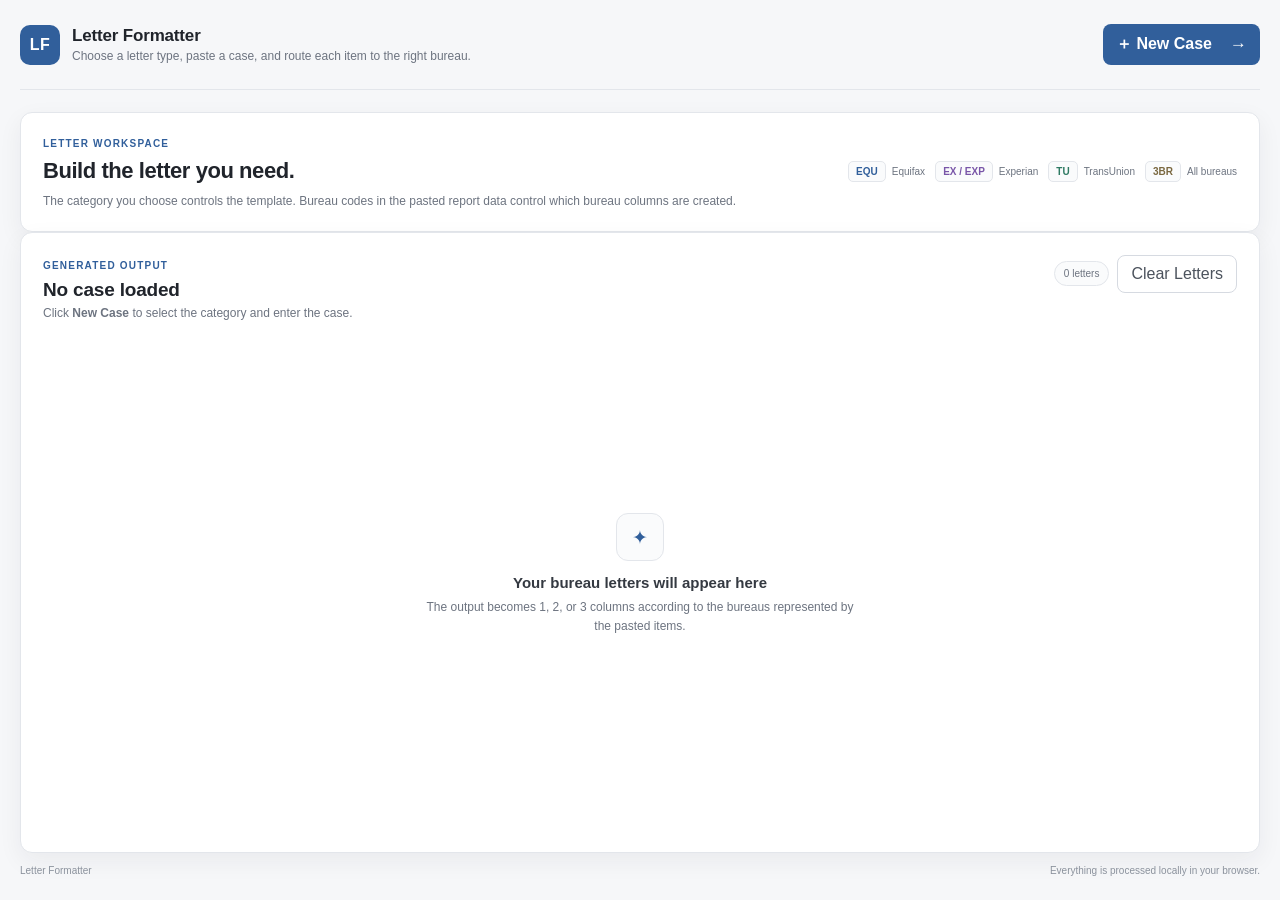
==== commit efc281f3: "Add Factual category to dropdown and load template" ====
--- a/index.html
+++ b/index.html
@@ -31,7 +31,7 @@
       <div class="modal-head"><div><span class="eyebrow">NEW CASE</span><h2 id="modalTitle">Create letters</h2><p>Choose the template category, then paste the case data.</p></div><button class="icon-btn" id="closeModalBtn" type="button" aria-label="Close">×</button></div>
       <form id="caseForm">
         <section class="form-section"><div class="section-heading"><div class="section-number">01</div><div><h3>Letter Category</h3><p>Select exactly which letter template to use.</p></div></div>
-          <label class="field">Category<select id="letterCategory" required><option value="">Select a letter category…</option><option value="LATE_PAYMENT">Late Payment (for Deletion)</option><option value="DISMISSED_BANKRUPTCY">Dismissed Bankruptcy</option><option value="DISCHARGED_BANKRUPTCY">Discharged Bankruptcy</option><option value="CHAPTER_7_BANKRUPTCY">Chapter 7 Bankruptcy</option><option value="CHAPTER_13_BANKRUPTCY">Chapter 13 Bankruptcy</option><option value="HARD_INQUIRY">Hard Inquiries</option><option value="PERSONAL_INFORMATION">Personal Information</option></select><span class="field-note" id="categoryNote">The selected category controls the letter wording.</span></label>
+          <label class="field">Category<select id="letterCategory" required><option value="">Select a letter category…</option><option value="LATE_PAYMENT">Late Payment</option><option value="DELETION">Deletion</option><option value="DISMISSED_BANKRUPTCY">Dismissed Bankruptcy</option><option value="DISCHARGED_BANKRUPTCY">Discharged Bankruptcy</option><option value="CHAPTER_7_BANKRUPTCY">Chapter 7 Bankruptcy</option><option value="CHAPTER_13_BANKRUPTCY">Chapter 13 Bankruptcy</option><option value="HARD_INQUIRY">Hard Inquiries</option><option value="FACTUAL">Factual</option><option value="PERSONAL_INFORMATION">Personal Information</option></select><span class="field-note" id="categoryNote">The selected category controls the letter wording.</span></label>
         </section>
         <section class="form-section"><div class="section-heading"><div class="section-number">02</div><div><h3>Personal Info</h3><p>Paste the complete client information once.</p></div></div>
           <label class="field">Personal Information<textarea id="personalInput" class="personal-input" spellcheck="false" required placeholder="John Doe
@@ -61,6 +61,6 @@
     </div>
   </div>
   <div class="toast" id="toast"></div>
-  <script src="templates/base.js"></script><script src="templates/categories.js"></script><script src="templates/late-payment.js"></script><script src="templates/dismissed-bankruptcy.js"></script><script src="templates/discharged-bankruptcy.js"></script><script src="templates/chapter-7-bankruptcy.js"></script><script src="templates/chapter-13-bankruptcy.js"></script><script src="templates/hard-inquiry.js"></script><script src="templates/personal-information.js"></script><script src="app.js"></script>
+  <script src="templates/base.js"></script><script src="templates/categories.js"></script><script src="templates/late-payment.js"></script><script src="templates/deletion.js"></script><script src="templates/dismissed-bankruptcy.js"></script><script src="templates/discharged-bankruptcy.js"></script><script src="templates/chapter-7-bankruptcy.js"></script><script src="templates/chapter-13-bankruptcy.js"></script><script src="templates/hard-inquiry.js"></script><script src="templates/factual.js"></script><script src="templates/personal-information.js"></script><script src="app.js"></script>
 </body>
 </html>
--- a/styles.css
+++ b/styles.css
@@ -1 +1,144 @@
-:root{--bg:#0b0e13;--panel:#11151c;--panel-2:#0e1218;--border:#232936;--text:#f3f5f8;--muted:#9099a8;--accent:#d6b56b;--accent-2:#ecd48e;--danger:#f08c8c;--success:#8dd8a0;--shadow:0 20px 60px rgba(0,0,0,.28)}*{box-sizing:border-box}html{background:var(--bg);color-scheme:dark}body{margin:0;min-height:100vh;font-family:Inter,ui-sans-serif,-apple-system,BlinkMacSystemFont,"Segoe UI",sans-serif;background:radial-gradient(circle at 18% 5%,rgba(214,181,107,.08),transparent 30%),radial-gradient(circle at 90% 90%,rgba(110,120,160,.08),transparent 28%),var(--bg);color:var(--text)}button,textarea,input{font:inherit}button{cursor:pointer}.hidden{display:none!important}.app-shell{width:min(1460px,calc(100% - 36px));margin:0 auto}.topbar{display:flex;justify-content:space-between;align-items:center;padding:30px 0 24px;border-bottom:1px solid var(--border)}.brand{display:flex;gap:14px;align-items:center}.brand-mark{width:42px;height:42px;border-radius:12px;display:grid;place-items:center;font-weight:800;letter-spacing:.04em;background:linear-gradient(145deg,var(--accent-2),#a98545);color:#17130b;box-shadow:0 10px 30px rgba(214,181,107,.16)}.brand h1{margin:0;font-size:18px}.brand p{margin:4px 0 0;color:var(--muted);font-size:13px}.workspace{display:grid;grid-template-columns:minmax(0,1fr);gap:18px;padding:20px 0 14px}.panel{background:linear-gradient(180deg,rgba(255,255,255,.018),rgba(255,255,255,.008)),var(--panel);border:1px solid var(--border);border-radius:18px;box-shadow:var(--shadow)}.hero{padding:24px;display:flex;justify-content:space-between;gap:28px;align-items:flex-start}.hero h2{font-size:24px;margin:7px 0 8px}.hero p{margin:0;color:var(--muted);font-size:13px;max-width:760px;line-height:1.6}.eyebrow{font-size:10px;letter-spacing:.15em;color:var(--accent);font-weight:800}.routing-legend{display:flex;gap:12px;flex-wrap:wrap;justify-content:flex-end}.routing-legend>div{display:flex;gap:7px;align-items:center;color:var(--muted);font-size:11px}.tag{padding:4px 7px;border-radius:6px;border:1px solid var(--border);font-weight:800}.tag.equ{color:#89b9ff}.tag.exp{color:#db9cff}.tag.tu{color:#8ce0c0}.tag.all{color:var(--accent-2)}.category-strip{padding:15px 18px;display:flex;gap:18px;align-items:center}.category-title{display:flex;gap:7px;flex-direction:column;min-width:220px}.category-title strong{font-size:12px}.category-list{display:flex;gap:7px;flex-wrap:wrap}.category-chip,.category-badge{display:inline-flex;align-items:center;gap:7px;border:1px solid var(--border);background:#0d1117;border-radius:999px;padding:6px 9px;color:#b9c2ce;font-size:10px}.category-dot{width:7px;height:7px;border-radius:50%;background:var(--accent)}.category-open_closed_late{background:#8ce0c0}.category-charge_off_collection_repossession{background:#f0b27a}.category-bankruptcy{background:#d79aff}.category-hard_inquiry{background:#8bb9ff}.category-personal_information{background:#ecd48e}.results-panel{padding:24px;min-height:650px}.panel-heading{display:flex;justify-content:space-between;gap:20px;align-items:flex-start}.panel-heading h2{font-size:20px;margin:7px 0 6px}.panel-heading p{margin:0;color:var(--muted);font-size:13px}.results-actions{display:flex;gap:8px;align-items:center}.result-count{border:1px solid var(--border);border-radius:999px;padding:7px 10px;font-size:11px;color:var(--muted);white-space:nowrap}.ghost-btn{background:transparent;color:#c7ced9;border:1px solid var(--border);padding:10px 14px;border-radius:10px;transition:.18s ease}.ghost-btn:hover{border-color:#3a4150;color:#fff;background:#151a22}.danger-btn:hover{border-color:rgba(240,140,140,.45);color:#f2b1b1;background:rgba(240,140,140,.06)}.primary-btn{border:0;border-radius:11px;padding:12px 15px;background:linear-gradient(145deg,var(--accent-2),var(--accent));color:#16120a;font-weight:800;display:flex;gap:22px;align-items:center;box-shadow:0 10px 25px rgba(214,181,107,.16)}.primary-btn:hover{filter:brightness(1.05);transform:translateY(-1px)}.arrow{font-size:18px}.empty-state{min-height:540px;display:grid;place-content:center;justify-items:center;text-align:center;color:var(--muted)}.empty-icon{width:52px;height:52px;display:grid;place-items:center;border-radius:16px;border:1px solid var(--border);background:#151a21;color:var(--accent);font-size:22px;margin-bottom:15px}.empty-state h3{color:#dde2e9;margin:0 0 8px;font-size:16px}.empty-state p{margin:0;max-width:440px;line-height:1.6;font-size:13px}.results{margin-top:20px;display:grid;grid-template-columns:repeat(var(--columns,1),minmax(0,1fr));gap:14px;align-items:start}.letter-card{border:1px solid var(--border);border-radius:14px;overflow:hidden;background:#0e1217;min-width:0}.letter-card-head{display:flex;justify-content:space-between;gap:10px;padding:12px 14px;border-bottom:1px solid var(--border);background:#121720;align-items:center}.bureau{font-weight:800;font-size:12px}.bureau.equifax{color:#8bb9ff}.bureau.experian{color:#d79aff}.bureau.transunion{color:#8bdfbf}.card-actions{display:flex;gap:7px}.small-btn{background:transparent;border:1px solid var(--border);color:#bfc7d3;border-radius:8px;padding:6px 9px;font-size:11px}.small-btn:hover{border-color:#42495a;color:#fff}.category-row{display:flex;gap:6px;flex-wrap:wrap;padding:10px 14px 0}.letter-preview{padding:16px;max-height:600px;overflow:auto;white-space:pre-wrap;font-size:12px;line-height:1.65;font-family:Georgia,"Times New Roman",serif;color:#d9dde4}.meta-row{padding:10px 14px;border-top:1px solid var(--border);color:var(--muted);font-size:10px}.meta-row.compact{padding:4px 0 0;border-top:0}.meta-row strong{color:#c7ceda}.footer{display:flex;justify-content:space-between;color:#626b78;font-size:11px;padding:4px 0 24px}.modal-backdrop{position:fixed;inset:0;z-index:20;background:rgba(4,6,9,.72);backdrop-filter:blur(7px);display:grid;place-items:center;padding:22px;overflow:auto}.modal{width:min(860px,100%);max-height:calc(100vh - 44px);overflow:auto;background:#11151c;border:1px solid #2b3340;border-radius:18px;box-shadow:0 30px 100px rgba(0,0,0,.55)}.modal-head{display:flex;justify-content:space-between;gap:16px;padding:22px 24px 18px;border-bottom:1px solid var(--border);position:sticky;top:0;background:rgba(17,21,28,.96);backdrop-filter:blur(12px);z-index:2}.modal-head h2{margin:6px 0 4px;font-size:21px}.modal-head p{margin:0;color:var(--muted);font-size:12px}.icon-btn{width:34px;height:34px;border-radius:9px;border:1px solid var(--border);background:transparent;color:#bfc7d3;font-size:20px}.icon-btn:hover{background:#171c24;color:#fff}.form-section{padding:22px 24px;border-bottom:1px solid var(--border)}.section-heading{display:flex;gap:12px;margin-bottom:15px}.section-number{width:30px;height:30px;border-radius:9px;display:grid;place-items:center;background:#171b22;color:var(--accent);font-size:11px;font-weight:800;border:1px solid var(--border);flex:none}.section-heading h3{margin:1px 0 4px;font-size:14px}.section-heading p{margin:0;color:var(--muted);font-size:11px}.field{display:flex;flex-direction:column;gap:7px;color:#aeb8c5;font-size:11px;font-weight:700}.field input,.field textarea{width:100%;background:var(--panel-2);border:1px solid var(--border);border-radius:12px;padding:13px;color:#e8ecf3;outline:none}.field input:focus,.field textarea:focus{border-color:rgba(214,181,107,.65);box-shadow:0 0 0 3px rgba(214,181,107,.08)}.field textarea{min-height:125px;resize:vertical;line-height:1.55;font-family:"SFMono-Regular",Consolas,"Liberation Mono",monospace;font-size:12px}.field textarea#accountInput{min-height:250px}.personal-input{min-height:160px!important}.field-note{color:#6f7886;font-size:10px;font-weight:500}.format-note{display:flex;gap:6px;flex-wrap:wrap;align-items:center;margin-top:10px;color:#6f7886;font-size:10px}.format-note code{background:#0c1015;border:1px solid var(--border);border-radius:6px;padding:4px 6px;color:#aeb8c5}.modal-error{margin:16px 24px 0;padding:11px 12px;border:1px solid rgba(240,140,140,.35);background:rgba(240,140,140,.07);color:#f0b0b0;border-radius:10px;font-size:12px}.modal-actions{display:flex;justify-content:flex-end;gap:9px;padding:18px 24px}.toast{position:fixed;left:50%;bottom:26px;transform:translate(-50%,20px);opacity:0;pointer-events:none;background:#eef1f5;color:#101319;padding:10px 14px;border-radius:9px;font-size:12px;font-weight:700;transition:.2s ease;box-shadow:0 12px 30px rgba(0,0,0,.35);z-index:40}.toast.show{opacity:1;transform:translate(-50%,0)}@media(max-width:1000px){.hero{flex-direction:column}.routing-legend{justify-content:flex-start}.results{grid-template-columns:1fr}}@media(max-width:620px){.app-shell{width:min(100% - 22px,1460px)}.topbar{align-items:flex-start;gap:14px}.category-strip{align-items:flex-start;flex-direction:column}.category-title{min-width:0}.panel-heading{flex-direction:column}.results-actions{width:100%}.results-actions .result-count{margin-left:auto}.modal-backdrop{padding:10px}.modal{max-height:calc(100vh - 20px)}.form-section,.modal-head,.modal-actions{padding-left:16px;padding-right:16px}.hero{padding:18px}.results-panel{padding:18px}}
+:root{
+  --bg:#f6f7f9;
+  --surface:#ffffff;
+  --surface-soft:#fafbfc;
+  --border:#e3e6eb;
+  --border-strong:#d6dae1;
+  --text:#20242b;
+  --muted:#6d7480;
+  --subtle:#8b929d;
+  --accent:#315f9b;
+  --accent-hover:#274f84;
+  --accent-soft:#edf3fb;
+  --danger:#b24b4b;
+  --shadow:0 8px 24px rgba(28,35,45,.06);
+  --shadow-lg:0 18px 50px rgba(28,35,45,.12);
+}
+
+*{box-sizing:border-box}
+html{background:var(--bg);color-scheme:light}
+body{
+  margin:0;
+  min-height:100vh;
+  font-family:Inter,ui-sans-serif,-apple-system,BlinkMacSystemFont,"Segoe UI",sans-serif;
+  background:var(--bg);
+  color:var(--text);
+}
+button,textarea,input,select{font:inherit}
+button{cursor:pointer}
+.hidden{display:none!important}
+
+.app-shell{width:min(1320px,calc(100% - 40px));margin:0 auto}
+
+.topbar{
+  display:flex;
+  justify-content:space-between;
+  align-items:center;
+  gap:20px;
+  padding:24px 0;
+  border-bottom:1px solid var(--border);
+}
+.brand{display:flex;gap:12px;align-items:center}
+.brand-mark{
+  width:40px;height:40px;border-radius:10px;display:grid;place-items:center;
+  font-weight:800;letter-spacing:.03em;
+  background:var(--accent);color:#fff;box-shadow:none;
+}
+.brand h1{margin:0;font-size:17px;font-weight:700;letter-spacing:-.01em}
+.brand p{margin:3px 0 0;color:var(--muted);font-size:12px}
+
+main{padding:22px 0 8px}
+.workspace{display:grid;grid-template-columns:minmax(0,1fr);gap:16px;padding:0}
+.panel{
+  background:var(--surface);
+  border:1px solid var(--border);
+  border-radius:12px;
+  box-shadow:var(--shadow);
+}
+
+.hero{padding:20px 22px;display:flex;justify-content:space-between;gap:24px;align-items:center}
+.hero h2{font-size:22px;line-height:1.25;margin:6px 0 7px;letter-spacing:-.02em}
+.hero p{margin:0;color:var(--muted);font-size:12px;max-width:720px;line-height:1.6}
+.eyebrow{font-size:10px;letter-spacing:.12em;color:var(--accent);font-weight:750}
+.routing-legend{display:flex;gap:10px;flex-wrap:wrap;justify-content:flex-end}
+.routing-legend>div{display:flex;gap:6px;align-items:center;color:var(--muted);font-size:10px}
+.tag{padding:4px 7px;border-radius:5px;border:1px solid var(--border);font-weight:750;background:var(--surface-soft)}
+.tag.equ{color:#315f9b}.tag.exp{color:#7956a8}.tag.tu{color:#2e7a63}.tag.all{color:#7a6840}
+
+.category-strip{padding:13px 16px;display:flex;gap:16px;align-items:center}
+.category-title{display:flex;gap:4px;flex-direction:column;min-width:210px}
+.category-title strong{font-size:12px}.category-list{display:flex;gap:6px;flex-wrap:wrap}
+.category-chip,.category-badge{
+  display:inline-flex;align-items:center;gap:6px;border:1px solid var(--border);
+  background:var(--surface-soft);border-radius:999px;padding:5px 8px;color:var(--muted);font-size:10px
+}
+.category-dot{width:7px;height:7px;border-radius:50%;background:var(--accent)}
+.category-open_closed_late{background:#d8efe6}.category-charge_off_collection_repossession{background:#f2e3ce}
+.category-bankruptcy{background:#e7dcf0}.category-hard_inquiry{background:#dce8f8}.category-personal_information{background:#eee7d2}
+
+.results-panel{padding:22px;min-height:620px}
+.panel-heading{display:flex;justify-content:space-between;gap:20px;align-items:flex-start}
+.panel-heading h2{font-size:19px;margin:6px 0 5px;letter-spacing:-.01em}
+.panel-heading p{margin:0;color:var(--muted);font-size:12px}
+.results-actions{display:flex;gap:8px;align-items:center}
+.result-count{border:1px solid var(--border);border-radius:999px;padding:6px 9px;font-size:10px;color:var(--muted);white-space:nowrap;background:var(--surface-soft)}
+
+.ghost-btn{
+  background:var(--surface);color:#4c535d;border:1px solid var(--border-strong);
+  padding:9px 13px;border-radius:8px;transition:.15s ease
+}
+.ghost-btn:hover{border-color:#bdc4ce;color:var(--text);background:var(--surface-soft)}
+.danger-btn:hover{border-color:#d9adad;color:var(--danger);background:#fff8f8}
+
+.primary-btn{
+  border:0;border-radius:8px;padding:10px 13px;background:var(--accent);color:#fff;
+  font-weight:700;display:flex;gap:18px;align-items:center;box-shadow:none;transition:.15s ease
+}
+.primary-btn:hover{background:var(--accent-hover);transform:none}
+.arrow{font-size:17px}
+
+.empty-state{min-height:510px;display:grid;place-content:center;justify-items:center;text-align:center;color:var(--muted)}
+.empty-icon{
+  width:48px;height:48px;display:grid;place-items:center;border-radius:12px;
+  border:1px solid var(--border);background:var(--surface-soft);color:var(--accent);font-size:19px;margin-bottom:13px
+}
+.empty-state h3{color:#343941;margin:0 0 7px;font-size:15px}.empty-state p{margin:0;max-width:430px;line-height:1.6;font-size:12px}
+
+.results{margin-top:18px;display:grid;grid-template-columns:repeat(var(--columns,1),minmax(0,1fr));gap:14px;align-items:start}
+.letter-card{border:1px solid var(--border);border-radius:10px;overflow:hidden;background:#fff;min-width:0;box-shadow:none}
+.letter-card-head{display:flex;justify-content:space-between;gap:10px;padding:11px 13px;border-bottom:1px solid var(--border);background:var(--surface-soft);align-items:center}
+.bureau{font-weight:750;font-size:11px}.bureau.equifax{color:#315f9b}.bureau.experian{color:#7956a8}.bureau.transunion{color:#2e7a63}
+.card-actions{display:flex;gap:6px}.small-btn{background:#fff;border:1px solid var(--border);color:#5b626c;border-radius:7px;padding:6px 8px;font-size:10px}
+.small-btn:hover{border-color:#bec5ce;color:var(--text);background:var(--surface-soft)}
+.category-row{display:flex;gap:6px;flex-wrap:wrap;padding:9px 13px 0}
+.letter-preview{padding:15px;max-height:600px;overflow:auto;white-space:pre-wrap;font-size:12px;line-height:1.7;font-family:Georgia,"Times New Roman",serif;color:#31363e}
+.meta-row{padding:9px 13px;border-top:1px solid var(--border);color:var(--subtle);font-size:10px}.meta-row.compact{padding:4px 0 0;border-top:0}.meta-row strong{color:#535a64}
+
+.footer{display:flex;justify-content:space-between;color:#8b929d;font-size:10px;padding:4px 0 20px}
+
+.modal-backdrop{position:fixed;inset:0;z-index:20;background:rgba(25,31,39,.28);backdrop-filter:blur(3px);display:grid;place-items:center;padding:20px;overflow:auto}
+.modal{width:min(820px,100%);max-height:calc(100vh - 40px);overflow:auto;background:#fff;border:1px solid var(--border);border-radius:12px;box-shadow:var(--shadow-lg)}
+.modal-head{display:flex;justify-content:space-between;gap:16px;padding:20px 22px 16px;border-bottom:1px solid var(--border);position:sticky;top:0;background:rgba(255,255,255,.97);backdrop-filter:blur(8px);z-index:2}
+.modal-head h2{margin:5px 0 4px;font-size:20px}.modal-head p{margin:0;color:var(--muted);font-size:11px}
+.icon-btn{width:32px;height:32px;border-radius:8px;border:1px solid var(--border);background:#fff;color:#707781;font-size:20px}.icon-btn:hover{background:var(--surface-soft);color:var(--text)}
+.form-section{padding:20px 22px;border-bottom:1px solid var(--border)}
+.section-heading{display:flex;gap:11px;margin-bottom:14px}.section-number{width:28px;height:28px;border-radius:8px;display:grid;place-items:center;background:var(--accent-soft);color:var(--accent);font-size:10px;font-weight:800;border:1px solid #d9e4f2;flex:none}
+.section-heading h3{margin:1px 0 3px;font-size:13px}.section-heading p{margin:0;color:var(--muted);font-size:10px}
+.field{display:flex;flex-direction:column;gap:6px;color:#5b626c;font-size:10px;font-weight:700}
+.field input,.field textarea,.field select{width:100%;background:#fff;border:1px solid var(--border-strong);border-radius:8px;padding:11px 12px;color:#2c3138;outline:none;transition:.15s ease}
+.field input:focus,.field textarea:focus,.field select:focus{border-color:#9eb5d3;box-shadow:0 0 0 3px rgba(49,95,155,.08)}
+.field textarea{min-height:120px;resize:vertical;line-height:1.5;font-family:"SFMono-Regular",Consolas,"Liberation Mono",monospace;font-size:11px}
+.field textarea#accountInput{min-height:235px}.personal-input{min-height:145px!important}
+.field-note{color:var(--subtle);font-size:9px;font-weight:500}
+.format-note{display:flex;gap:5px;flex-wrap:wrap;align-items:center;margin-top:9px;color:var(--subtle);font-size:9px}.format-note code{background:var(--surface-soft);border:1px solid var(--border);border-radius:5px;padding:4px 6px;color:#68707a}
+.modal-error{margin:15px 22px 0;padding:10px 11px;border:1px solid #e5c2c2;background:#fff8f8;color:#a34848;border-radius:8px;font-size:11px}
+.modal-actions{display:flex;justify-content:flex-end;gap:8px;padding:17px 22px}
+.toast{position:fixed;left:50%;bottom:24px;transform:translate(-50%,20px);opacity:0;pointer-events:none;background:#252a31;color:#fff;padding:9px 13px;border-radius:8px;font-size:11px;font-weight:700;transition:.2s ease;box-shadow:0 8px 22px rgba(0,0,0,.14);z-index:40}.toast.show{opacity:1;transform:translate(-50%,0)}
+
+@media(max-width:1000px){.hero{flex-direction:column;align-items:flex-start}.routing-legend{justify-content:flex-start}.results{grid-template-columns:1fr}}
+@media(max-width:620px){
+  .app-shell{width:min(100% - 22px,1320px)}.topbar{align-items:flex-start;gap:14px}.category-strip{align-items:flex-start;flex-direction:column}
+  .category-title{min-width:0}.panel-heading{flex-direction:column}.results-actions{width:100%}.results-actions .result-count{margin-left:auto}
+  .modal-backdrop{padding:10px}.modal{max-height:calc(100vh - 20px)}.form-section,.modal-head,.modal-actions{padding-left:16px;padding-right:16px}
+  .hero{padding:17px}.results-panel{padding:17px}
+}
